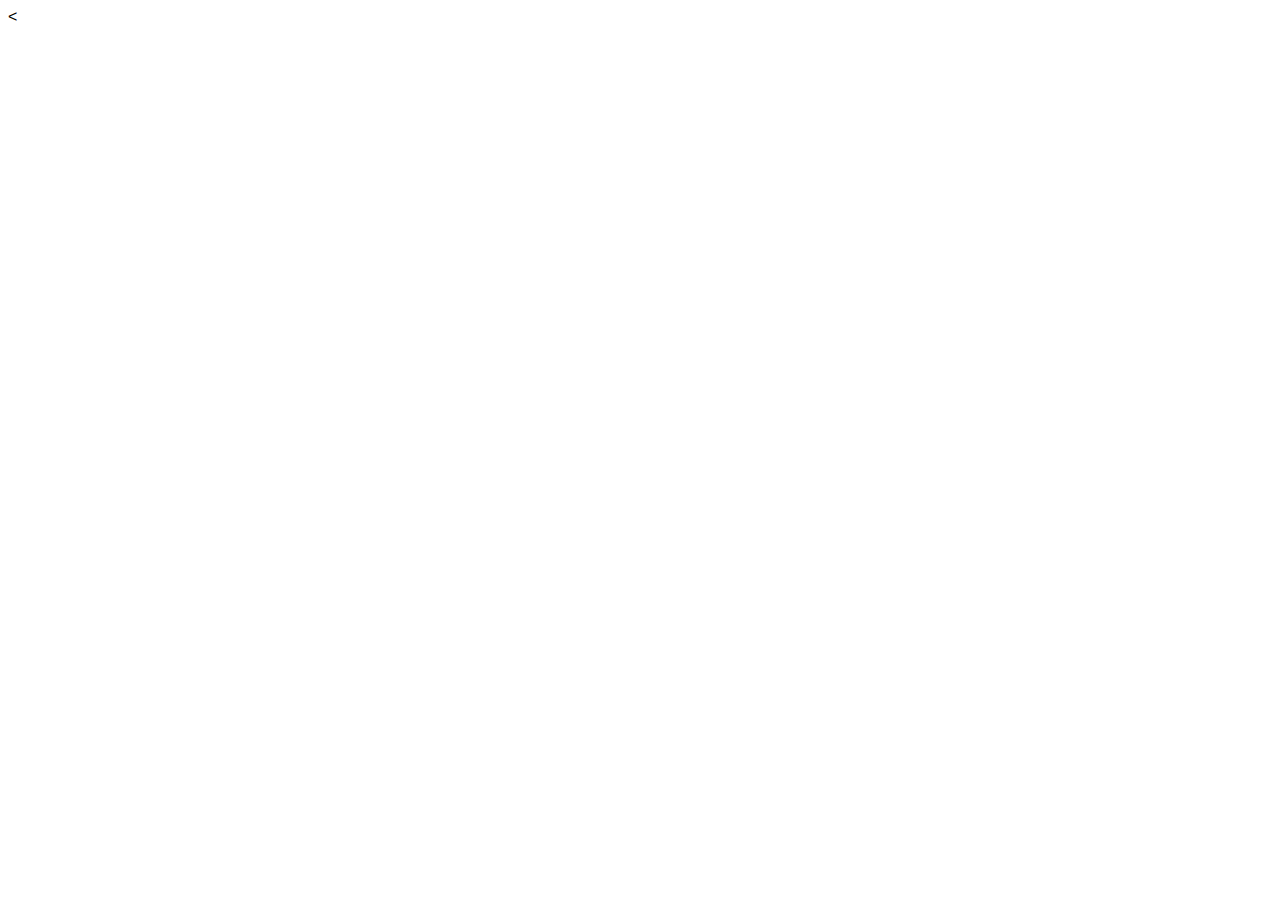
==== index.html @ 5fb7813c "Update index.html" ====
<!DOCTYPE html>
<html lang="en">
<head>
<meta charset="UTF-8">
<meta name="viewport" content="width=device-width, initial-scale=1.0">
<title>Graza Olive Oil</title>
<style>
/* Style.css */

body {
  font-family: sans-serif;
  background-color: #fff;
}

.product-page {
  max-width: 1200px;
  margin: 0 auto;
}

header {
  background-color: #fff;
  padding: 20px;
  box-shadow: 0 2px 4px rgba(0, 0, 0, 0.1);
}

.logo {
  display: flex;
  align-items: center;
}

.logo img {
  height: 40px;
}

nav {
  display: flex;
  justify-content: space-between;
  margin-top: 20px;
}

nav ul {
  list-style-type: none;
  margin: 0;
  padding: 0;
}

nav li {
  display: inline-block;
  margin-right: 20px;
}

nav a {
  color: #333;
  text-decoration: none;
}

nav a:hover {
  color: #007bff;
}

.product-hero {
  display: flex;
  margin-top: 40px;
}

.product-image {
  flex: 1;
}

.product-image img {
  width: 100%;
  height: auto;
  object-fit: cover;
}

.product-info {
  flex: 1;
  padding: 20px;
  border: 1px solid #ddd;
}

.product-info h1 {
  font-size: 24px;
  margin-bottom: 10px;
}

.product-info p {
  font-size: 16px;
  line-height: 1.5;
}

.product-details {
  display: flex;
  margin-bottom: 20px;
}

.product-quantity {
  flex: 1;
}

label {
  display: block;
  margin-bottom: 5px;
}

select {
  width: 100%;
  padding: 5px;
  border: 1px solid #ccc;
  border-radius: 5px;
}

.product-price {
  flex: 1;
  text-align: right;
}

.product-price span {
  font-size: 18px;
  font-weight: bold;
}

.btn {
  display: inline-block;
  padding: 10px 20px;
  border: none;
  border-radius: 5px;
  cursor: pointer;
  background-color: #007bff;
  color: #fff;
}

.btn:hover {
  background-color: #0069d9;
}

.product-description {
  margin-top: 40px;
}

.product-description h2 {
  font-size: 24px;
  margin-bottom: 10px;
}

.product-description p {
  font-size: 16px;
  line-height: 1.5;
}

footer {
  background-color: #f2f2f2;
  padding: 20px;
  text-align: center;
}

footer .social-media {
  margin-bottom: 20px;
}

footer .social-media a {
  margin-right: 20px;
}

footer .social-media i {
  font-size: 24px;
  color: #333;
}

footer .social-media a:hover {
  color: #007bff;
}

footer .copyright {
  font-size: 14px;
  color: #ccc;
}
</style>
</head>
<body>
  <
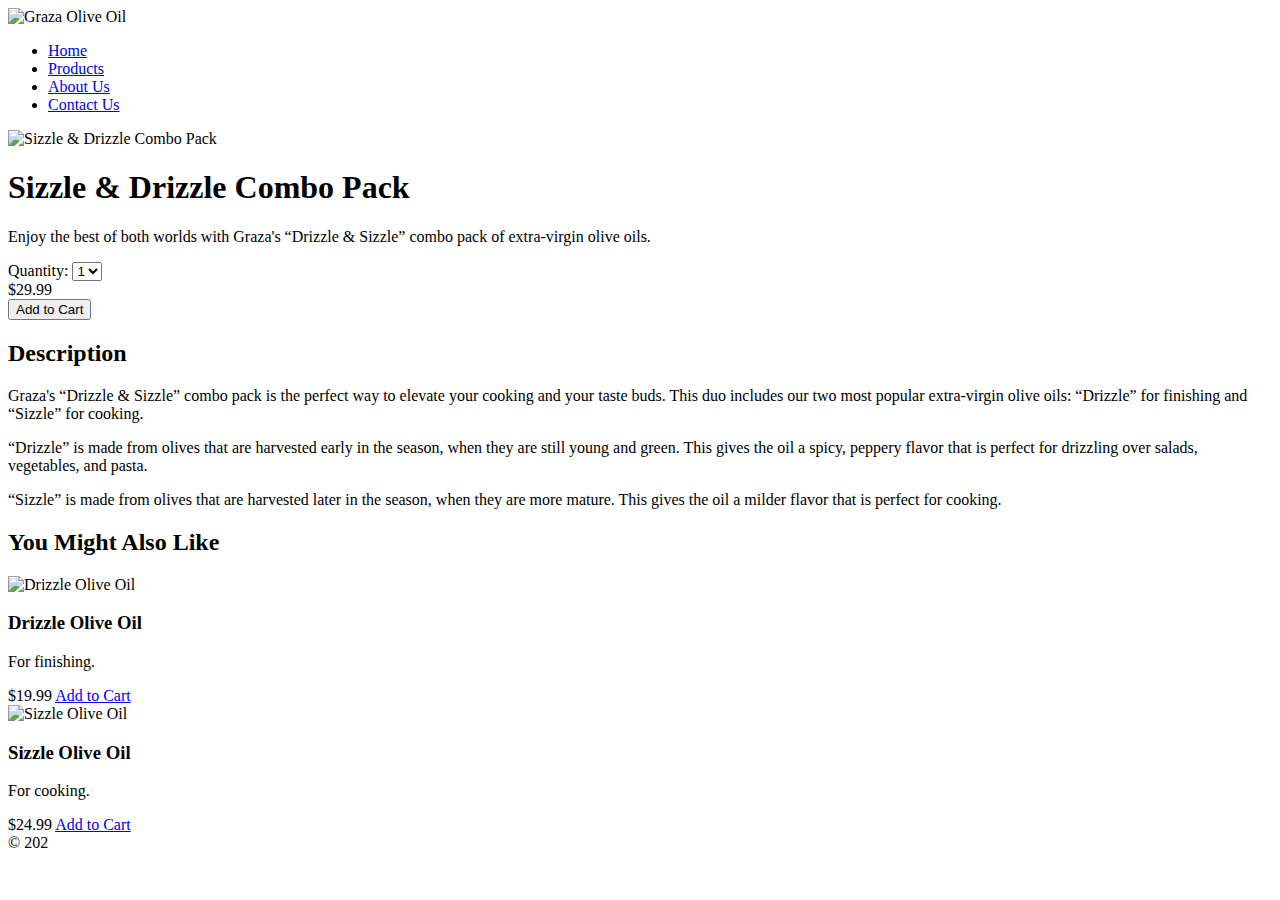
==== commit e2672ce4: "Update index.html" ====
--- a/index.html
+++ b/index.html
@@ -1,181 +1,95 @@
 <!DOCTYPE html>
 <html lang="en">
 <head>
-<meta charset="UTF-8">
-<meta name="viewport" content="width=device-width, initial-scale=1.0">
-<title>Graza Olive Oil</title>
-<style>
-/* Style.css */
-
-body {
-  font-family: sans-serif;
-  background-color: #fff;
-}
-
-.product-page {
-  max-width: 1200px;
-  margin: 0 auto;
-}
-
-header {
-  background-color: #fff;
-  padding: 20px;
-  box-shadow: 0 2px 4px rgba(0, 0, 0, 0.1);
-}
-
-.logo {
-  display: flex;
-  align-items: center;
-}
-
-.logo img {
-  height: 40px;
-}
-
-nav {
-  display: flex;
-  justify-content: space-between;
-  margin-top: 20px;
-}
-
-nav ul {
-  list-style-type: none;
-  margin: 0;
-  padding: 0;
-}
-
-nav li {
-  display: inline-block;
-  margin-right: 20px;
-}
-
-nav a {
-  color: #333;
-  text-decoration: none;
-}
-
-nav a:hover {
-  color: #007bff;
-}
-
-.product-hero {
-  display: flex;
-  margin-top: 40px;
-}
-
-.product-image {
-  flex: 1;
-}
-
-.product-image img {
-  width: 100%;
-  height: auto;
-  object-fit: cover;
-}
-
-.product-info {
-  flex: 1;
-  padding: 20px;
-  border: 1px solid #ddd;
-}
-
-.product-info h1 {
-  font-size: 24px;
-  margin-bottom: 10px;
-}
-
-.product-info p {
-  font-size: 16px;
-  line-height: 1.5;
-}
-
-.product-details {
-  display: flex;
-  margin-bottom: 20px;
-}
-
-.product-quantity {
-  flex: 1;
-}
-
-label {
-  display: block;
-  margin-bottom: 5px;
-}
-
-select {
-  width: 100%;
-  padding: 5px;
-  border: 1px solid #ccc;
-  border-radius: 5px;
-}
-
-.product-price {
-  flex: 1;
-  text-align: right;
-}
-
-.product-price span {
-  font-size: 18px;
-  font-weight: bold;
-}
-
-.btn {
-  display: inline-block;
-  padding: 10px 20px;
-  border: none;
-  border-radius: 5px;
-  cursor: pointer;
-  background-color: #007bff;
-  color: #fff;
-}
-
-.btn:hover {
-  background-color: #0069d9;
-}
-
-.product-description {
-  margin-top: 40px;
-}
-
-.product-description h2 {
-  font-size: 24px;
-  margin-bottom: 10px;
-}
-
-.product-description p {
-  font-size: 16px;
-  line-height: 1.5;
-}
-
-footer {
-  background-color: #f2f2f2;
-  padding: 20px;
-  text-align: center;
-}
-
-footer .social-media {
-  margin-bottom: 20px;
-}
-
-footer .social-media a {
-  margin-right: 20px;
-}
-
-footer .social-media i {
-  font-size: 24px;
-  color: #333;
-}
-
-footer .social-media a:hover {
-  color: #007bff;
-}
-
-footer .copyright {
-  font-size: 14px;
-  color: #ccc;
-}
-</style>
+  <meta charset="UTF-8">
+  <meta name="viewport" content="width=device-width, initial-scale=1.0">
+  <title>Graza Olive Oil</title>
+  <link rel="stylesheet" href="style.css">
 </head>
 <body>
-  <
+  <div class="product-page">
+    <header>
+      <div class="logo">
+        <img src="images/graza-logo.png" alt="Graza Olive Oil">
+      </div>
+      <nav>
+        <ul>
+          <li><a href="#">Home</a></li>
+          <li><a href="#">Products</a></li>
+          <li><a href="#">About Us</a></li>
+          <li><a href="#">Contact Us</a></li>
+        </ul>
+      </nav>
+    </header>
+
+    <main>
+      <section class="product-hero">
+        <div class="product-image">
+          <img src="images/sizzle-drizzle-combo-pack.jpg" alt="Sizzle & Drizzle Combo Pack">
+        </div>
+
+        <div class="product-info">
+          <h1>Sizzle & Drizzle Combo Pack</h1>
+          <p>Enjoy the best of both worlds with Graza's “Drizzle & Sizzle” combo pack of extra-virgin olive oils.</p>
+
+          <div class="product-details">
+            <div class="product-quantity">
+              <label for="quantity">Quantity:</label>
+              <select id="quantity">
+                <option value="1">1</option>
+                <option value="2">2</option>
+                <option value="3">3</option>
+              </select>
+            </div>
+
+            <div class="product-price">
+              <span>$29.99</span>
+            </div>
+
+            <button class="btn btn-primary">Add to Cart</button>
+          </div>
+        </div>
+      </section>
+
+      <section class="product-description">
+        <h2>Description</h2>
+        <p>Graza's “Drizzle & Sizzle” combo pack is the perfect way to elevate your cooking and your taste buds. This duo includes our two most popular extra-virgin olive oils: “Drizzle” for finishing and “Sizzle” for cooking.</p>
+
+        <p>“Drizzle” is made from olives that are harvested early in the season, when they are still young and green. This gives the oil a spicy, peppery flavor that is perfect for drizzling over salads, vegetables, and pasta.</p>
+
+        <p>“Sizzle” is made from olives that are harvested later in the season, when they are more mature. This gives the oil a milder flavor that is perfect for cooking.</p>
+      </section>
+
+      <section class="product-recommendations">
+        <h2>You Might Also Like</h2>
+        <div class="product-card">
+          <img src="images/drizzle-olive-oil.jpg" alt="Drizzle Olive Oil">
+          <div class="product-card-info">
+            <h3>Drizzle Olive Oil</h3>
+            <p>For finishing.</p>
+            <span class="price">$19.99</span>
+            <a href="#" class="btn btn-primary">Add to Cart</a>
+          </div>
+        </div>
+
+        <div class="product-card">
+          <img src="images/sizzle-olive-oil.jpg" alt="Sizzle Olive Oil">
+          <div class="product-card-info">
+            <h3>Sizzle Olive Oil</h3>
+            <p>For cooking.</p>
+            <span class="price">$24.99</span>
+            <a href="#" class="btn btn-primary">Add to Cart</a>
+          </div>
+        </div>
+      </section>
+    </main>
+
+    <footer>
+      <div class="social-media">
+        <a href="#"><i class="fa fa-facebook"></i></a>
+        <a href="#"><i class="fa fa-twitter"></i></a>
+        <a href="#"><i class="fa fa-instagram"></i></a>
+      </div>
+
+      <div class="copyright">
+        &copy; 202
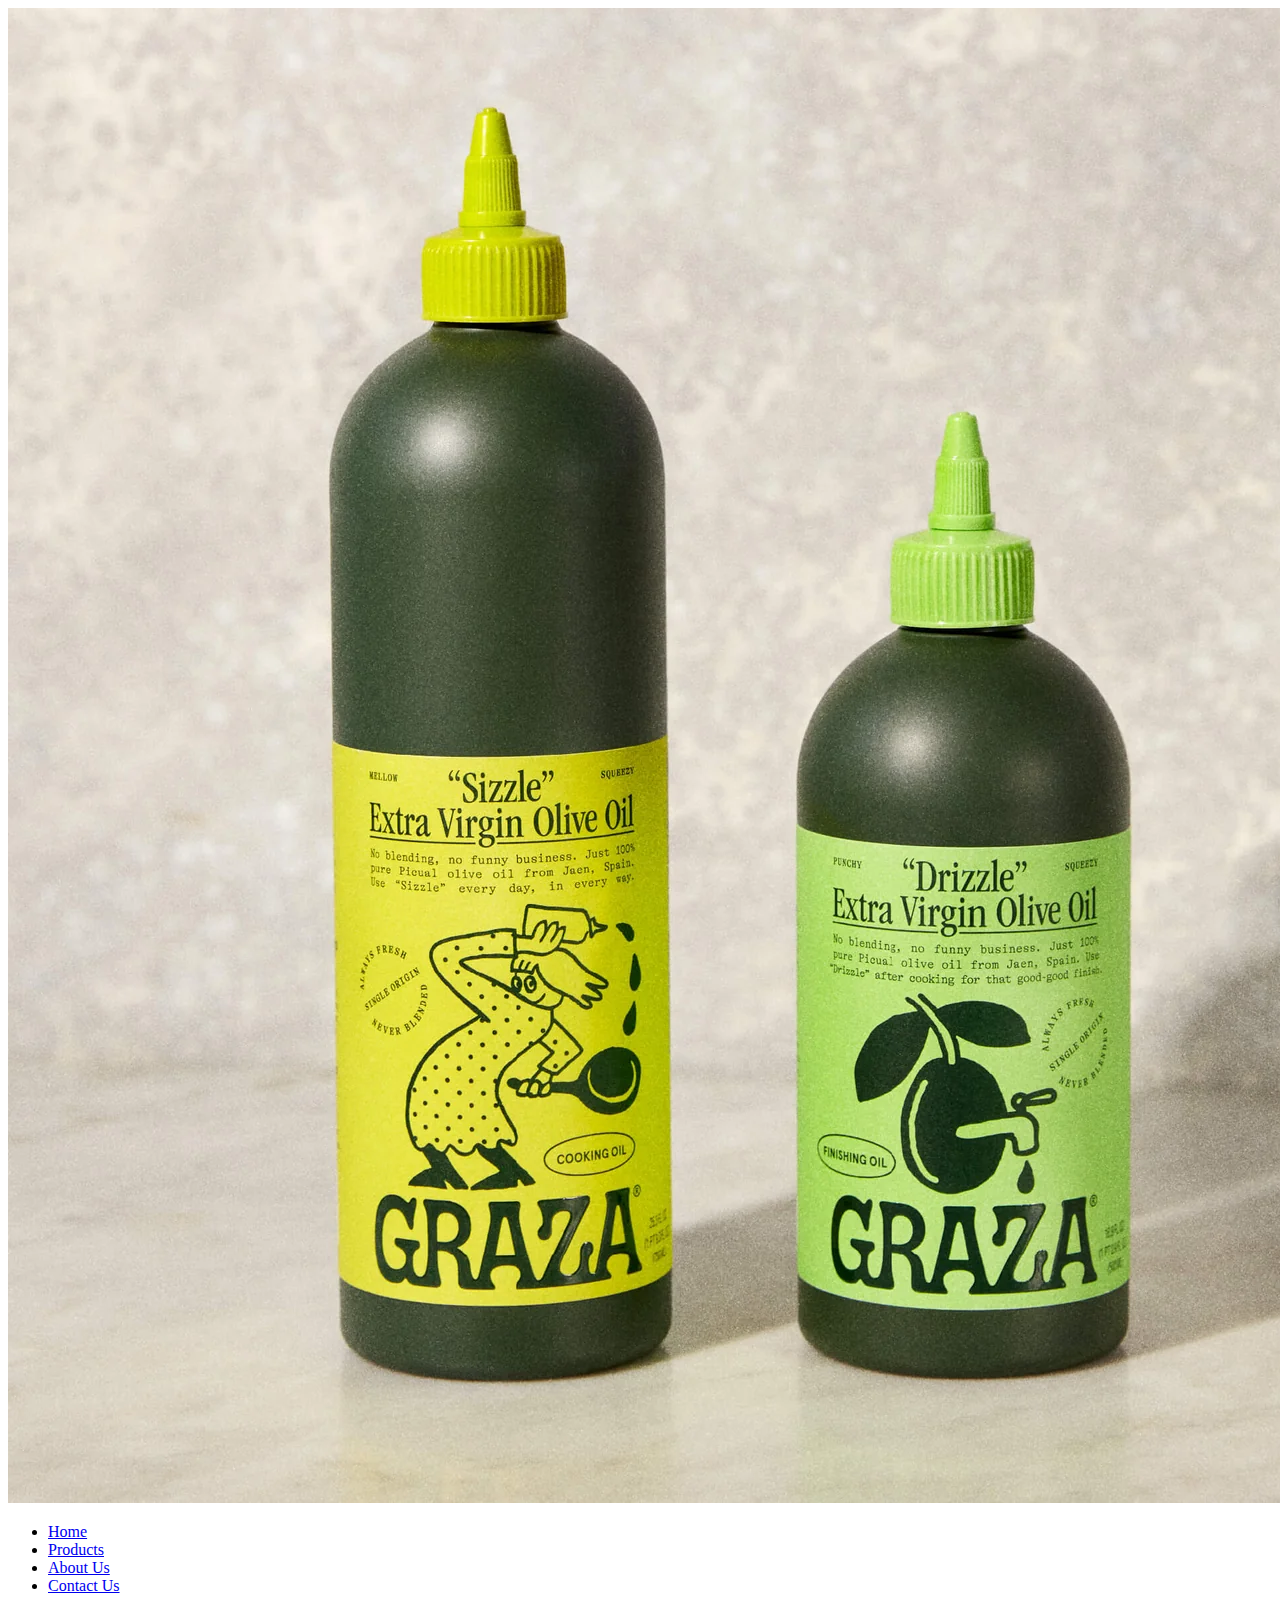
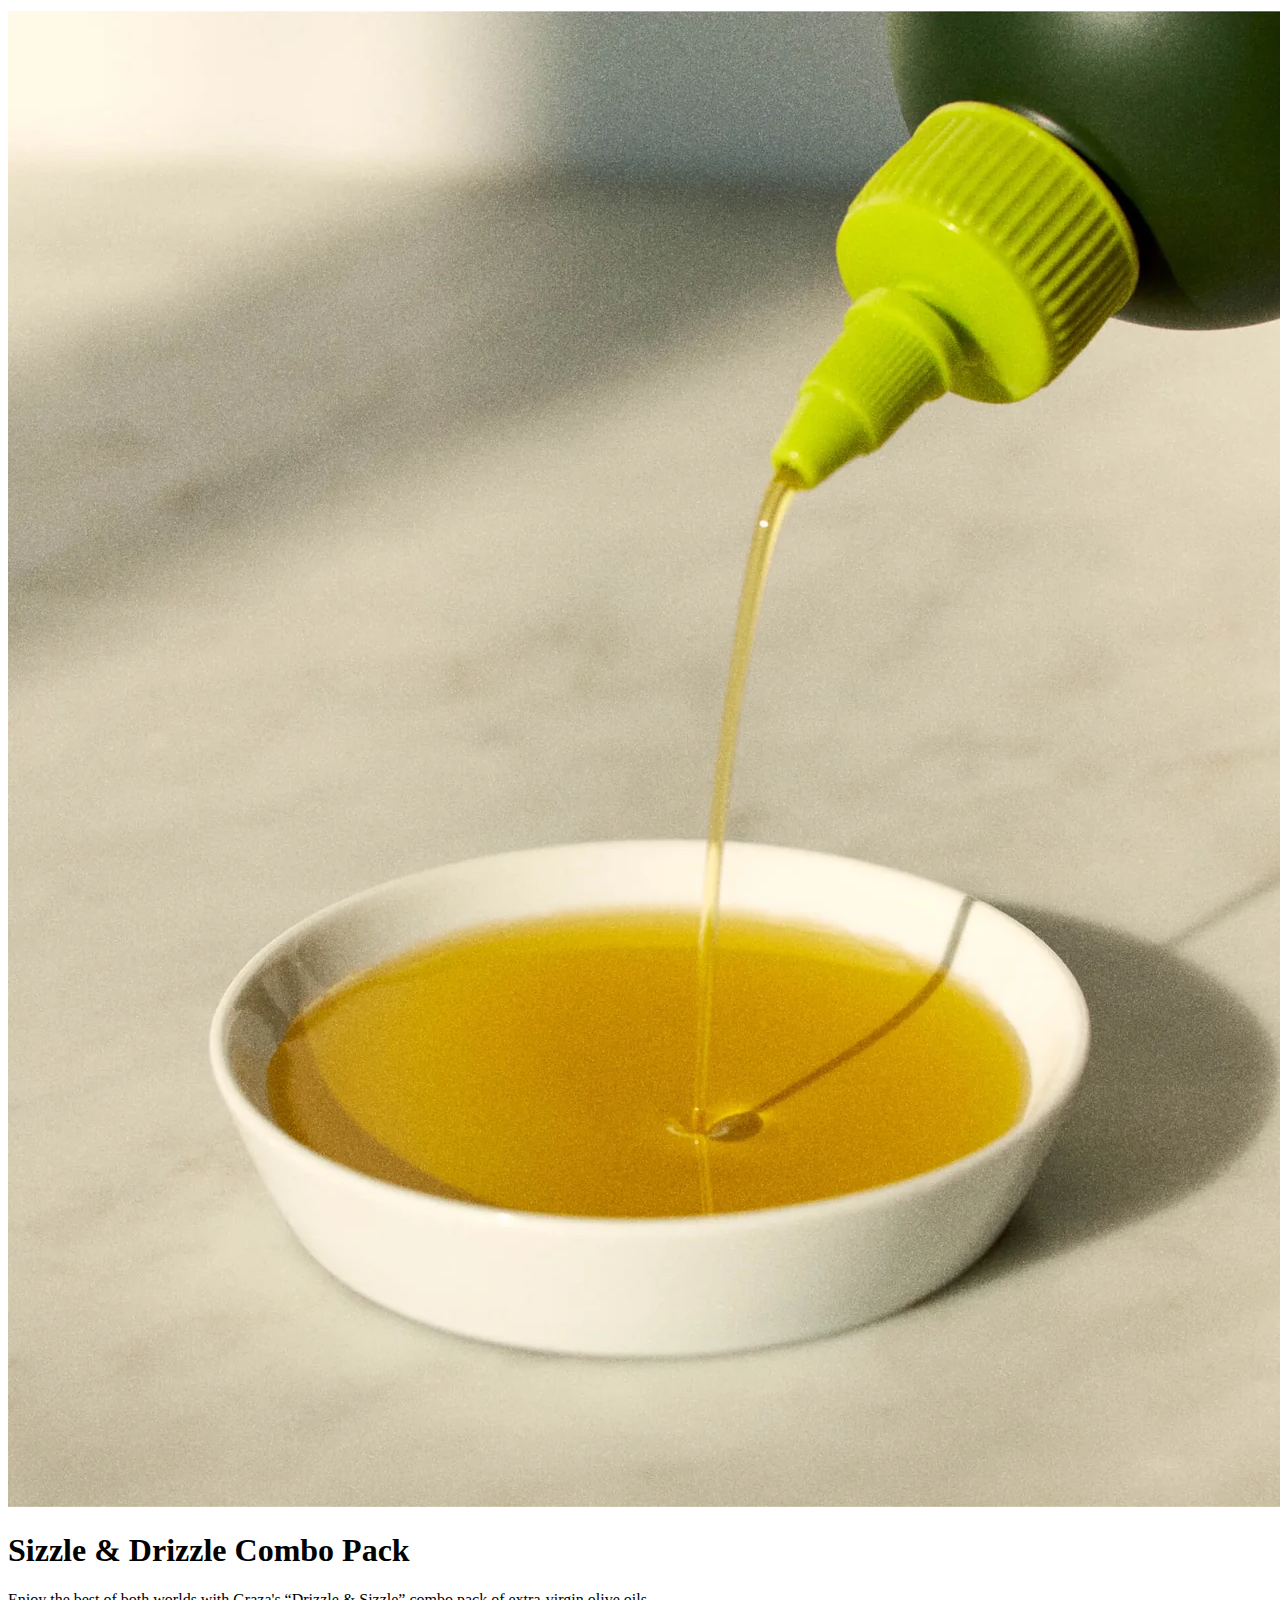
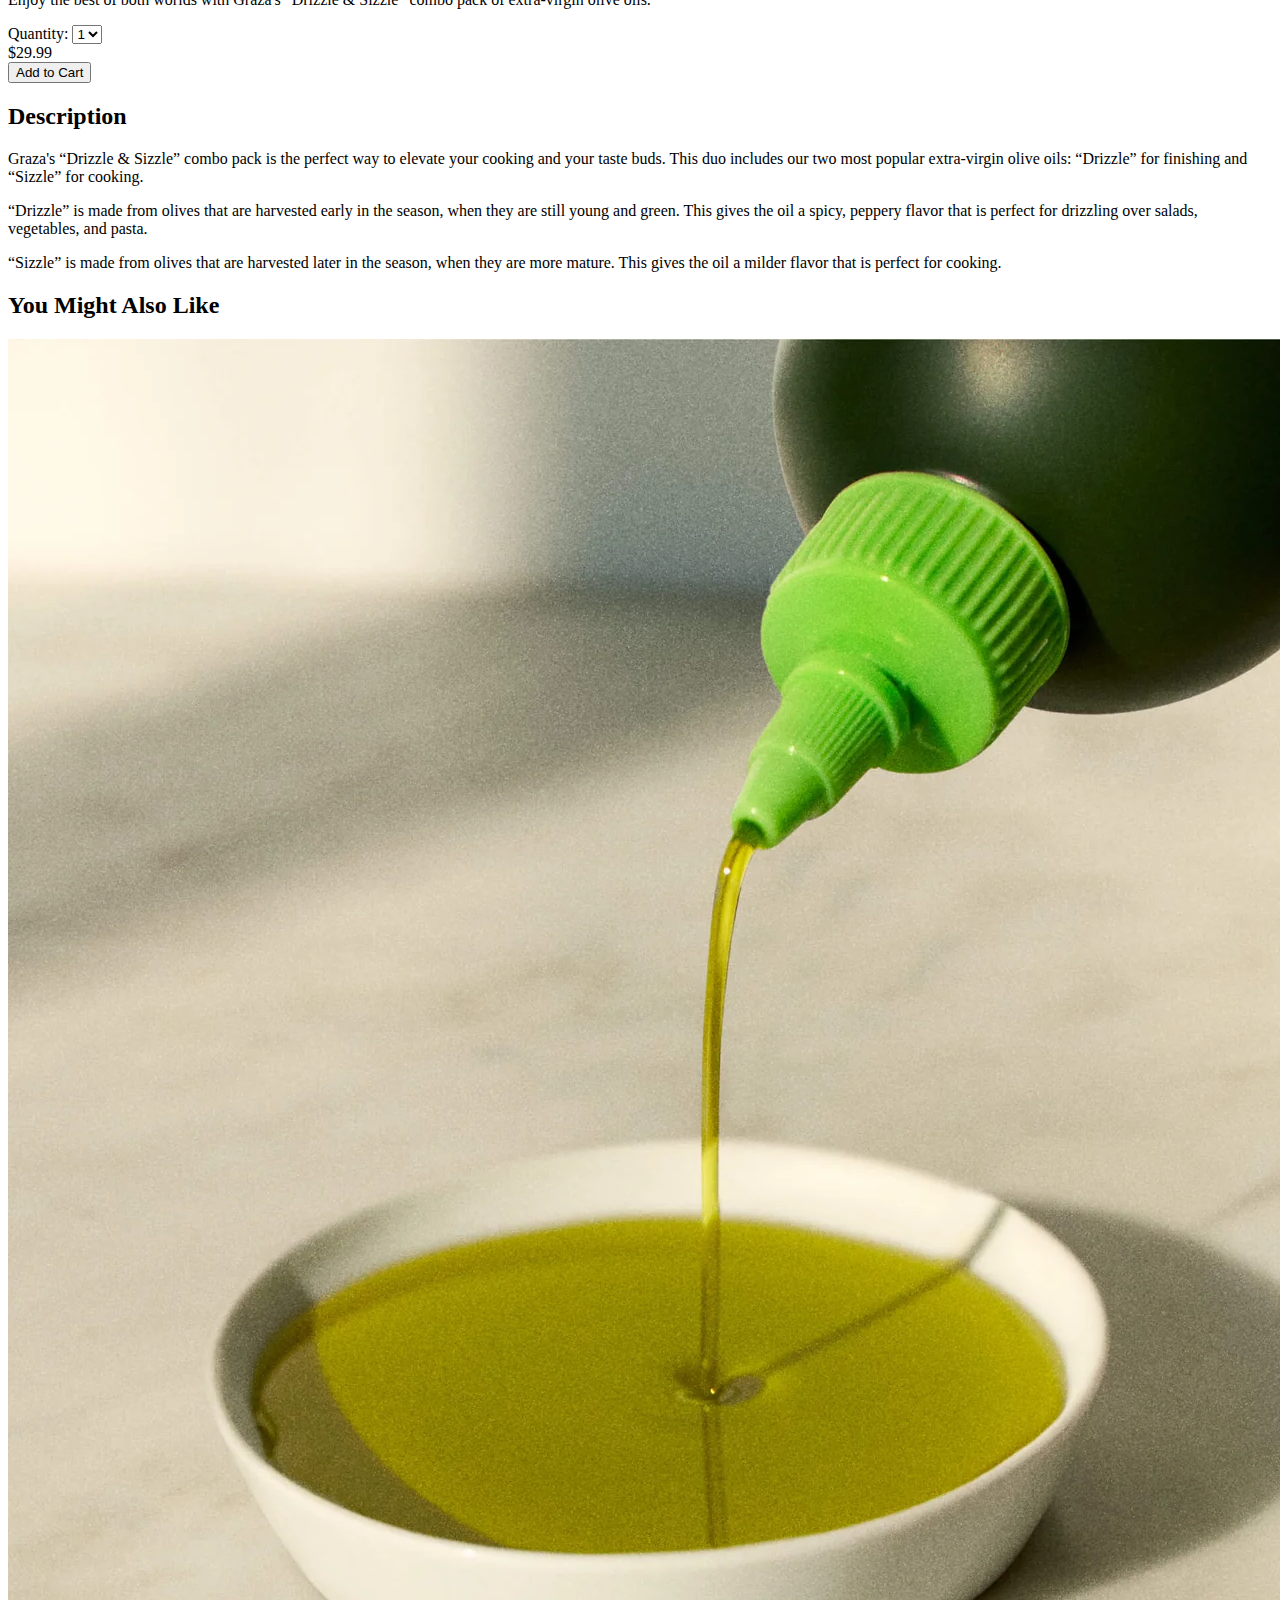
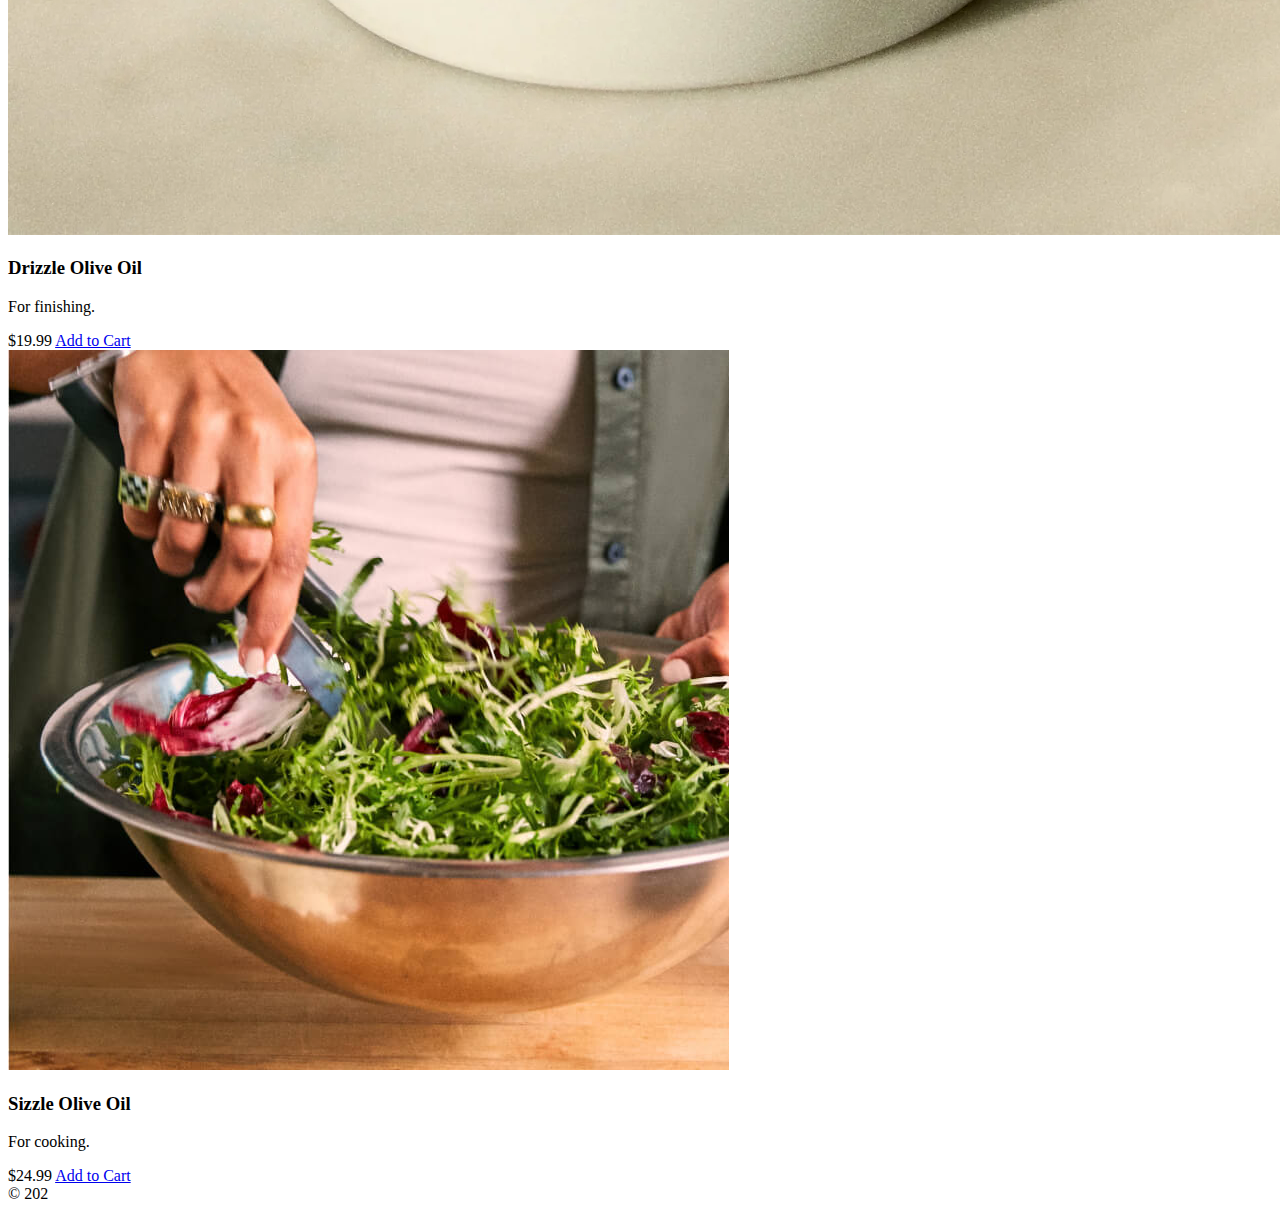
==== commit e033e52a: "Update index.html" ====
--- a/index.html
+++ b/index.html
@@ -10,7 +10,7 @@
   <div class="product-page">
     <header>
       <div class="logo">
-        <img src="images/graza-logo.png" alt="Graza Olive Oil">
+        <img src="image1.webp" alt="Graza Olive Oil">
       </div>
       <nav>
         <ul>
@@ -25,7 +25,7 @@
     <main>
       <section class="product-hero">
         <div class="product-image">
-          <img src="images/sizzle-drizzle-combo-pack.jpg" alt="Sizzle & Drizzle Combo Pack">
+          <img src="image2.webp" alt="Sizzle & Drizzle Combo Pack">
         </div>
 
         <div class="product-info">
@@ -63,7 +63,7 @@
       <section class="product-recommendations">
         <h2>You Might Also Like</h2>
         <div class="product-card">
-          <img src="images/drizzle-olive-oil.jpg" alt="Drizzle Olive Oil">
+          <img src="image3.webp" alt="Drizzle Olive Oil">
           <div class="product-card-info">
             <h3>Drizzle Olive Oil</h3>
             <p>For finishing.</p>
@@ -73,7 +73,7 @@
         </div>
 
         <div class="product-card">
-          <img src="images/sizzle-olive-oil.jpg" alt="Sizzle Olive Oil">
+          <img src="image4.jpg" alt="Sizzle Olive Oil">
           <div class="product-card-info">
             <h3>Sizzle Olive Oil</h3>
             <p>For cooking.</p>
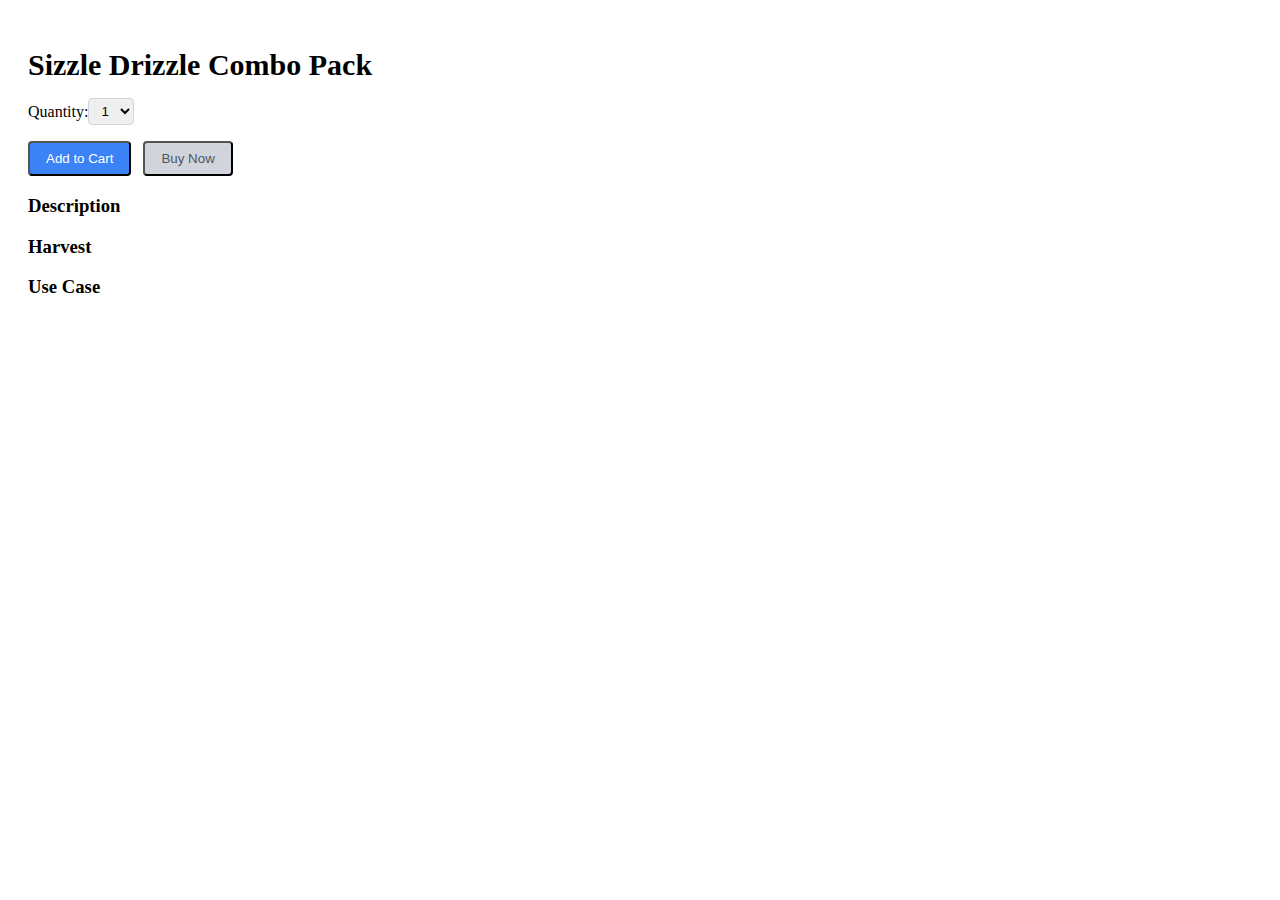
==== commit 17402e42: "Update index.html" ====
--- a/index.html
+++ b/index.html
@@ -1,95 +1,151 @@
 <!DOCTYPE html>
 <html lang="en">
+
 <head>
   <meta charset="UTF-8">
   <meta name="viewport" content="width=device-width, initial-scale=1.0">
-  <title>Graza Olive Oil</title>
-  <link rel="stylesheet" href="style.css">
+  <title>Sizzle Drizzle Combo Pack</title>
+  <style>
+    .container {
+      padding: 20px;
+    }
+
+    .carousel {
+      /* Styles for the carousel */
+    }
+
+    .text-3xl {
+      font-size: 1.875rem;
+    }
+
+    .font-bold {
+      font-weight: bold;
+    }
+
+    .mb-4 {
+      margin-bottom: 1rem;
+    }
+
+    .flex {
+      display: flex;
+    }
+
+    .items-center {
+      align-items: center;
+    }
+
+    .border {
+      border: 1px solid;
+    }
+
+    .border-gray-300 {
+      border-color: #D1D5DB;
+    }
+
+    .rounded {
+      border-radius: 0.25rem;
+    }
+
+    .px-2 {
+      padding-left: 0.5rem;
+      padding-right: 0.5rem;
+    }
+
+    .py-1 {
+      padding-top: 0.25rem;
+      padding-bottom: 0.25rem;
+    }
+
+    .bg-blue-500 {
+      background-color: #3B82F6;
+    }
+
+    .text-white {
+      color: #FFF;
+    }
+
+    .px-4 {
+      padding-left: 1rem;
+      padding-right: 1rem;
+    }
+
+    .py-2 {
+      padding-top: 0.5rem;
+      padding-bottom: 0.5rem;
+    }
+
+    .bg-gray-300 {
+      background-color: #D1D5DB;
+    }
+
+    .text-gray-700 {
+      color: #4B5563;
+    }
+
+    .ml-2 {
+      margin-left: 0.5rem;
+    }
+
+    .accordion-title {
+      /* Styles for the accordion title */
+    }
+
+    .accordion-content {
+      /* Styles for the accordion content */
+    }
+  </style>
 </head>
+
 <body>
-  <div class="product-page">
-    <header>
-      <div class="logo">
-        <img src="image1.webp" alt="Graza Olive Oil">
+  <div class="container mx-auto">
+    <div class="flex flex-wrap">
+      <div class="w-full md:w-1/2">
+        <div class="carousel">
+          <!-- Carousel content goes here -->
+        </div>
       </div>
-      <nav>
-        <ul>
-          <li><a href="#">Home</a></li>
-          <li><a href="#">Products</a></li>
-          <li><a href="#">About Us</a></li>
-          <li><a href="#">Contact Us</a></li>
-        </ul>
-      </nav>
-    </header>
-
-    <main>
-      <section class="product-hero">
-        <div class="product-image">
-          <img src="image2.webp" alt="Sizzle & Drizzle Combo Pack">
+      <div class="w-full md:w-1/2">
+        <h1 class="text-3xl font-bold mb-4">Sizzle Drizzle Combo Pack</h1>
+        <div class="flex items-center mb-4">
+          <label for="quantity" class="mr-2">Quantity:</label>
+          <select id="quantity" class="border border-gray-300 rounded px-2 py-1">
+            <option value="1">1</option>
+            <option value="2">2</option>
+            <option value="3">3</option>
+            <!-- Add more options as needed -->
+          </select>
         </div>
-
-        <div class="product-info">
-          <h1>Sizzle & Drizzle Combo Pack</h1>
-          <p>Enjoy the best of both worlds with Graza's “Drizzle & Sizzle” combo pack of extra-virgin olive oils.</p>
-
-          <div class="product-details">
-            <div class="product-quantity">
-              <label for="quantity">Quantity:</label>
-              <select id="quantity">
-                <option value="1">1</option>
-                <option value="2">2</option>
-                <option value="3">3</option>
-              </select>
+        <div class="mb-4">
+          <button class="bg-blue-500 text-white px-4 py-2 rounded">Add to Cart</button>
+          <button class="bg-gray-300 text-gray-700 px-4 py-2 rounded ml-2">Buy Now</button>
+        </div>
+        <div class="accordion">
+          <div class="accordion-item">
+            <h3 class="accordion-title">Description</h3>
+            <div class="accordion-content">
+              <!-- Description content goes here -->
             </div>
-
-            <div class="product-price">
-              <span>$29.99</span>
+          </div>
+          <div class="accordion-item">
+            <h3 class="accordion-title">Harvest</h3>
+            <div class="accordion-content">
+              <!-- Harvest content goes here -->
             </div>
-
-            <button class="btn btn-primary">Add to Cart</button>
+          </div>
+          <div class="accordion-item">
+            <h3 class="accordion-title">Use Case</h3>
+            <div class="accordion-content">
+              <!-- Use Case content goes here -->
+            </div>
           </div>
         </div>
-      </section>
+      </div>
+    </div>
+  </div>
 
-      <section class="product-description">
-        <h2>Description</h2>
-        <p>Graza's “Drizzle & Sizzle” combo pack is the perfect way to elevate your cooking and your taste buds. This duo includes our two most popular extra-virgin olive oils: “Drizzle” for finishing and “Sizzle” for cooking.</p>
+  <script>
+    // Add any JavaScript code for carousel and accordion functionality here
+  </script>
+</body>
 
-        <p>“Drizzle” is made from olives that are harvested early in the season, when they are still young and green. This gives the oil a spicy, peppery flavor that is perfect for drizzling over salads, vegetables, and pasta.</p>
-
-        <p>“Sizzle” is made from olives that are harvested later in the season, when they are more mature. This gives the oil a milder flavor that is perfect for cooking.</p>
-      </section>
-
-      <section class="product-recommendations">
-        <h2>You Might Also Like</h2>
-        <div class="product-card">
-          <img src="image3.webp" alt="Drizzle Olive Oil">
-          <div class="product-card-info">
-            <h3>Drizzle Olive Oil</h3>
-            <p>For finishing.</p>
-            <span class="price">$19.99</span>
-            <a href="#" class="btn btn-primary">Add to Cart</a>
-          </div>
-        </div>
-
-        <div class="product-card">
-          <img src="image4.jpg" alt="Sizzle Olive Oil">
-          <div class="product-card-info">
-            <h3>Sizzle Olive Oil</h3>
-            <p>For cooking.</p>
-            <span class="price">$24.99</span>
-            <a href="#" class="btn btn-primary">Add to Cart</a>
-          </div>
-        </div>
-      </section>
-    </main>
-
-    <footer>
-      <div class="social-media">
-        <a href="#"><i class="fa fa-facebook"></i></a>
-        <a href="#"><i class="fa fa-twitter"></i></a>
-        <a href="#"><i class="fa fa-instagram"></i></a>
-      </div>
-
-      <div class="copyright">
-        &copy; 202
+</html>
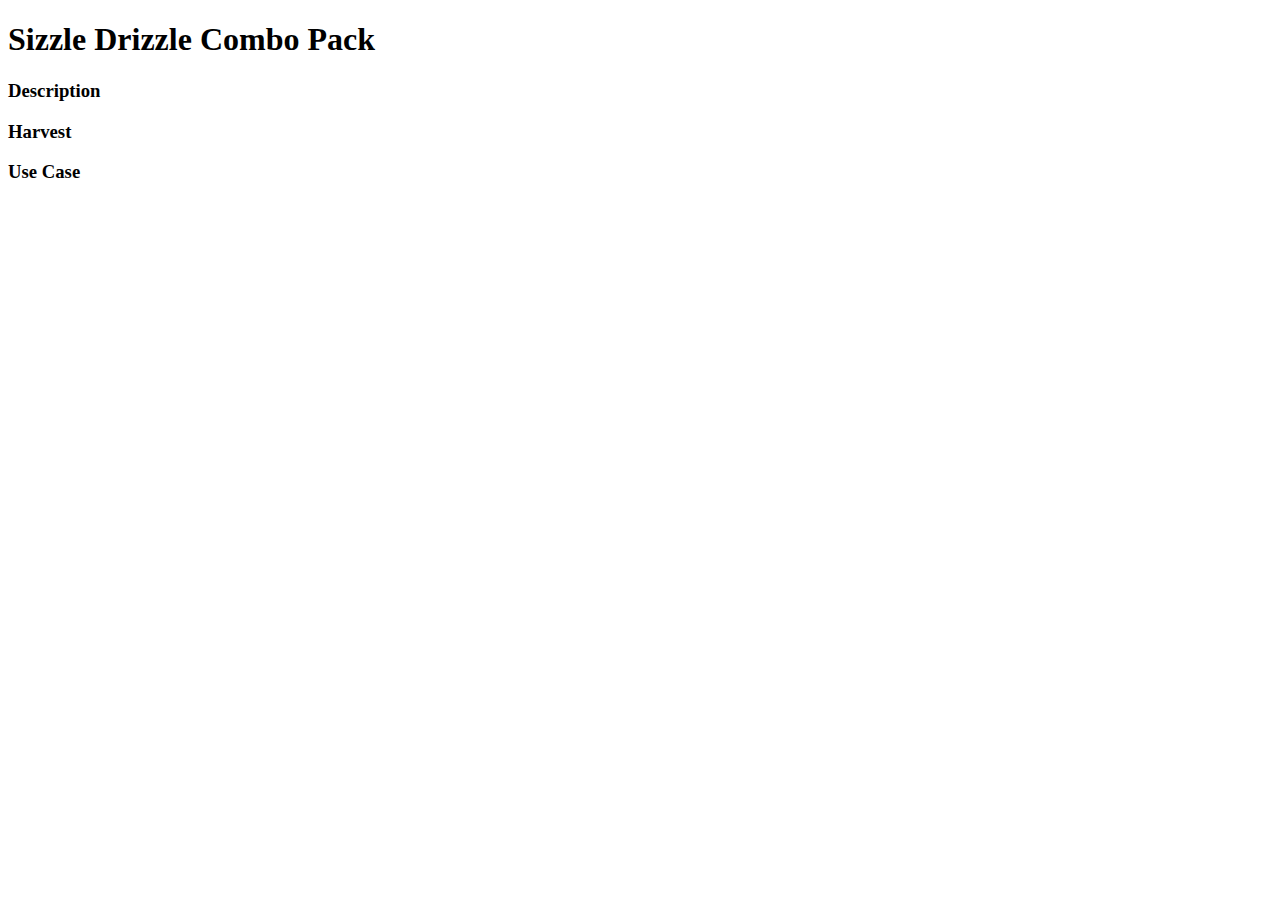
==== commit 44e6f611: "Update index.html" ====
--- a/index.html
+++ b/index.html
@@ -1,151 +1,47 @@
 <!DOCTYPE html>
 <html lang="en">
-
 <head>
   <meta charset="UTF-8">
   <meta name="viewport" content="width=device-width, initial-scale=1.0">
   <title>Sizzle Drizzle Combo Pack</title>
-  <style>
-    .container {
-      padding: 20px;
-    }
-
-    .carousel {
-      /* Styles for the carousel */
-    }
-
-    .text-3xl {
-      font-size: 1.875rem;
-    }
-
-    .font-bold {
-      font-weight: bold;
-    }
-
-    .mb-4 {
-      margin-bottom: 1rem;
-    }
-
-    .flex {
-      display: flex;
-    }
-
-    .items-center {
-      align-items: center;
-    }
-
-    .border {
-      border: 1px solid;
-    }
-
-    .border-gray-300 {
-      border-color: #D1D5DB;
-    }
-
-    .rounded {
-      border-radius: 0.25rem;
-    }
-
-    .px-2 {
-      padding-left: 0.5rem;
-      padding-right: 0.5rem;
-    }
-
-    .py-1 {
-      padding-top: 0.25rem;
-      padding-bottom: 0.25rem;
-    }
-
-    .bg-blue-500 {
-      background-color: #3B82F6;
-    }
-
-    .text-white {
-      color: #FFF;
-    }
-
-    .px-4 {
-      padding-left: 1rem;
-      padding-right: 1rem;
-    }
-
-    .py-2 {
-      padding-top: 0.5rem;
-      padding-bottom: 0.5rem;
-    }
-
-    .bg-gray-300 {
-      background-color: #D1D5DB;
-    }
-
-    .text-gray-700 {
-      color: #4B5563;
-    }
-
-    .ml-2 {
-      margin-left: 0.5rem;
-    }
-
-    .accordion-title {
-      /* Styles for the accordion title */
-    }
-
-    .accordion-content {
-      /* Styles for the accordion content */
-    }
-  </style>
+  <link rel="stylesheet" href="styles.css">
 </head>
-
 <body>
-  <div class="container mx-auto">
-    <div class="flex flex-wrap">
-      <div class="w-full md:w-1/2">
-        <div class="carousel">
-          <!-- Carousel content goes here -->
+  <div class="container">
+    <div class="left-section">
+      <!-- Carousel code goes here -->
+    </div>
+    <div class="right-section">
+      <h1>Sizzle Drizzle Combo Pack</h1>
+      <div class="quantity-selector">
+        <!-- Quantity selector code goes here -->
+      </div>
+      <div class="buttons">
+        <!-- Buttons code goes here -->
+      </div>
+      <div class="accordion">
+        <div class="accordion-item">
+          <h3 class="accordion-title">Description</h3>
+          <div class="accordion-content">
+            <!-- Description content goes here -->
+          </div>
         </div>
-      </div>
-      <div class="w-full md:w-1/2">
-        <h1 class="text-3xl font-bold mb-4">Sizzle Drizzle Combo Pack</h1>
-        <div class="flex items-center mb-4">
-          <label for="quantity" class="mr-2">Quantity:</label>
-          <select id="quantity" class="border border-gray-300 rounded px-2 py-1">
-            <option value="1">1</option>
-            <option value="2">2</option>
-            <option value="3">3</option>
-            <!-- Add more options as needed -->
-          </select>
+        <div class="accordion-item">
+          <h3 class="accordion-title">Harvest</h3>
+          <div class="accordion-content">
+            <!-- Harvest content goes here -->
+          </div>
         </div>
-        <div class="mb-4">
-          <button class="bg-blue-500 text-white px-4 py-2 rounded">Add to Cart</button>
-          <button class="bg-gray-300 text-gray-700 px-4 py-2 rounded ml-2">Buy Now</button>
-        </div>
-        <div class="accordion">
-          <div class="accordion-item">
-            <h3 class="accordion-title">Description</h3>
-            <div class="accordion-content">
-              <!-- Description content goes here -->
-            </div>
-          </div>
-          <div class="accordion-item">
-            <h3 class="accordion-title">Harvest</h3>
-            <div class="accordion-content">
-              <!-- Harvest content goes here -->
-            </div>
-          </div>
-          <div class="accordion-item">
-            <h3 class="accordion-title">Use Case</h3>
-            <div class="accordion-content">
-              <!-- Use Case content goes here -->
-            </div>
+        <div class="accordion-item">
+          <h3 class="accordion-title">Use Case</h3>
+          <div class="accordion-content">
+            <!-- Use Case content goes here -->
           </div>
         </div>
       </div>
     </div>
   </div>
 
-  <script>
-    // Add any JavaScript code for carousel and accordion functionality here
-  </script>
+  <script src="script.js"></script>
 </body>
-
 </html>
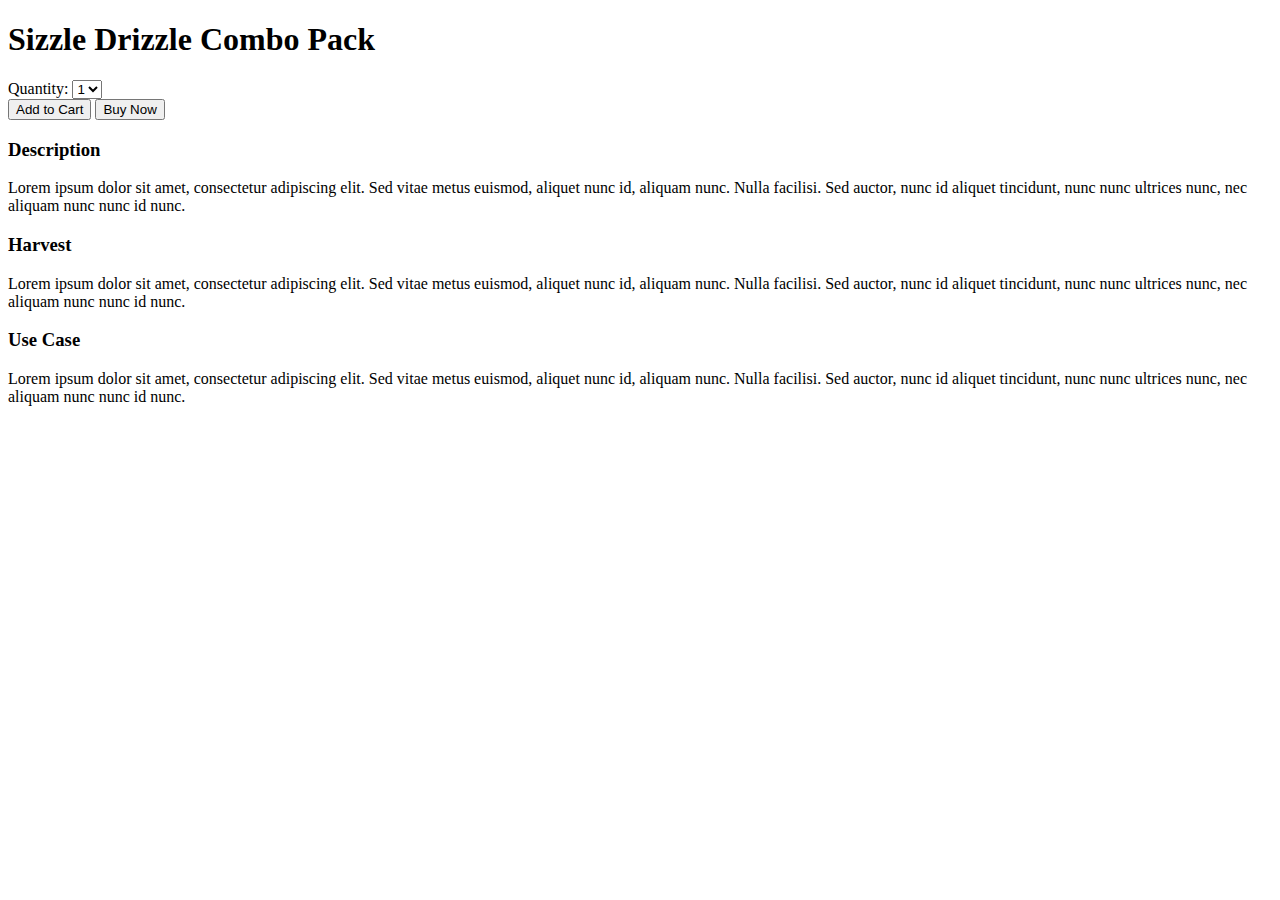
==== commit 1d0c4d84: "Update index.html" ====
--- a/index.html
+++ b/index.html
@@ -9,33 +9,42 @@
 <body>
   <div class="container">
     <div class="left-section">
-      <!-- Carousel code goes here -->
+      <div class="carousel">
+        <!-- Carousel code goes here -->
+      </div>
     </div>
     <div class="right-section">
       <h1>Sizzle Drizzle Combo Pack</h1>
       <div class="quantity-selector">
-        <!-- Quantity selector code goes here -->
+        <label for="quantity">Quantity:</label>
+        <select id="quantity">
+          <option value="1">1</option>
+          <option value="2">2</option>
+          <option value="3">3</option>
+          <option value="4">4</option>
+        </select>
       </div>
       <div class="buttons">
-        <!-- Buttons code goes here -->
+        <button class="add-to-cart">Add to Cart</button>
+        <button class="buy-now">Buy Now</button>
       </div>
       <div class="accordion">
         <div class="accordion-item">
           <h3 class="accordion-title">Description</h3>
           <div class="accordion-content">
-            <!-- Description content goes here -->
+            <p>Lorem ipsum dolor sit amet, consectetur adipiscing elit. Sed vitae metus euismod, aliquet nunc id, aliquam nunc. Nulla facilisi. Sed auctor, nunc id aliquet tincidunt, nunc nunc ultrices nunc, nec aliquam nunc nunc id nunc.</p>
           </div>
         </div>
         <div class="accordion-item">
           <h3 class="accordion-title">Harvest</h3>
           <div class="accordion-content">
-            <!-- Harvest content goes here -->
+            <p>Lorem ipsum dolor sit amet, consectetur adipiscing elit. Sed vitae metus euismod, aliquet nunc id, aliquam nunc. Nulla facilisi. Sed auctor, nunc id aliquet tincidunt, nunc nunc ultrices nunc, nec aliquam nunc nunc id nunc.</p>
           </div>
         </div>
         <div class="accordion-item">
           <h3 class="accordion-title">Use Case</h3>
           <div class="accordion-content">
-            <!-- Use Case content goes here -->
+            <p>Lorem ipsum dolor sit amet, consectetur adipiscing elit. Sed vitae metus euismod, aliquet nunc id, aliquam nunc. Nulla facilisi. Sed auctor, nunc id aliquet tincidunt, nunc nunc ultrices nunc, nec aliquam nunc nunc id nunc.</p>
           </div>
         </div>
       </div>
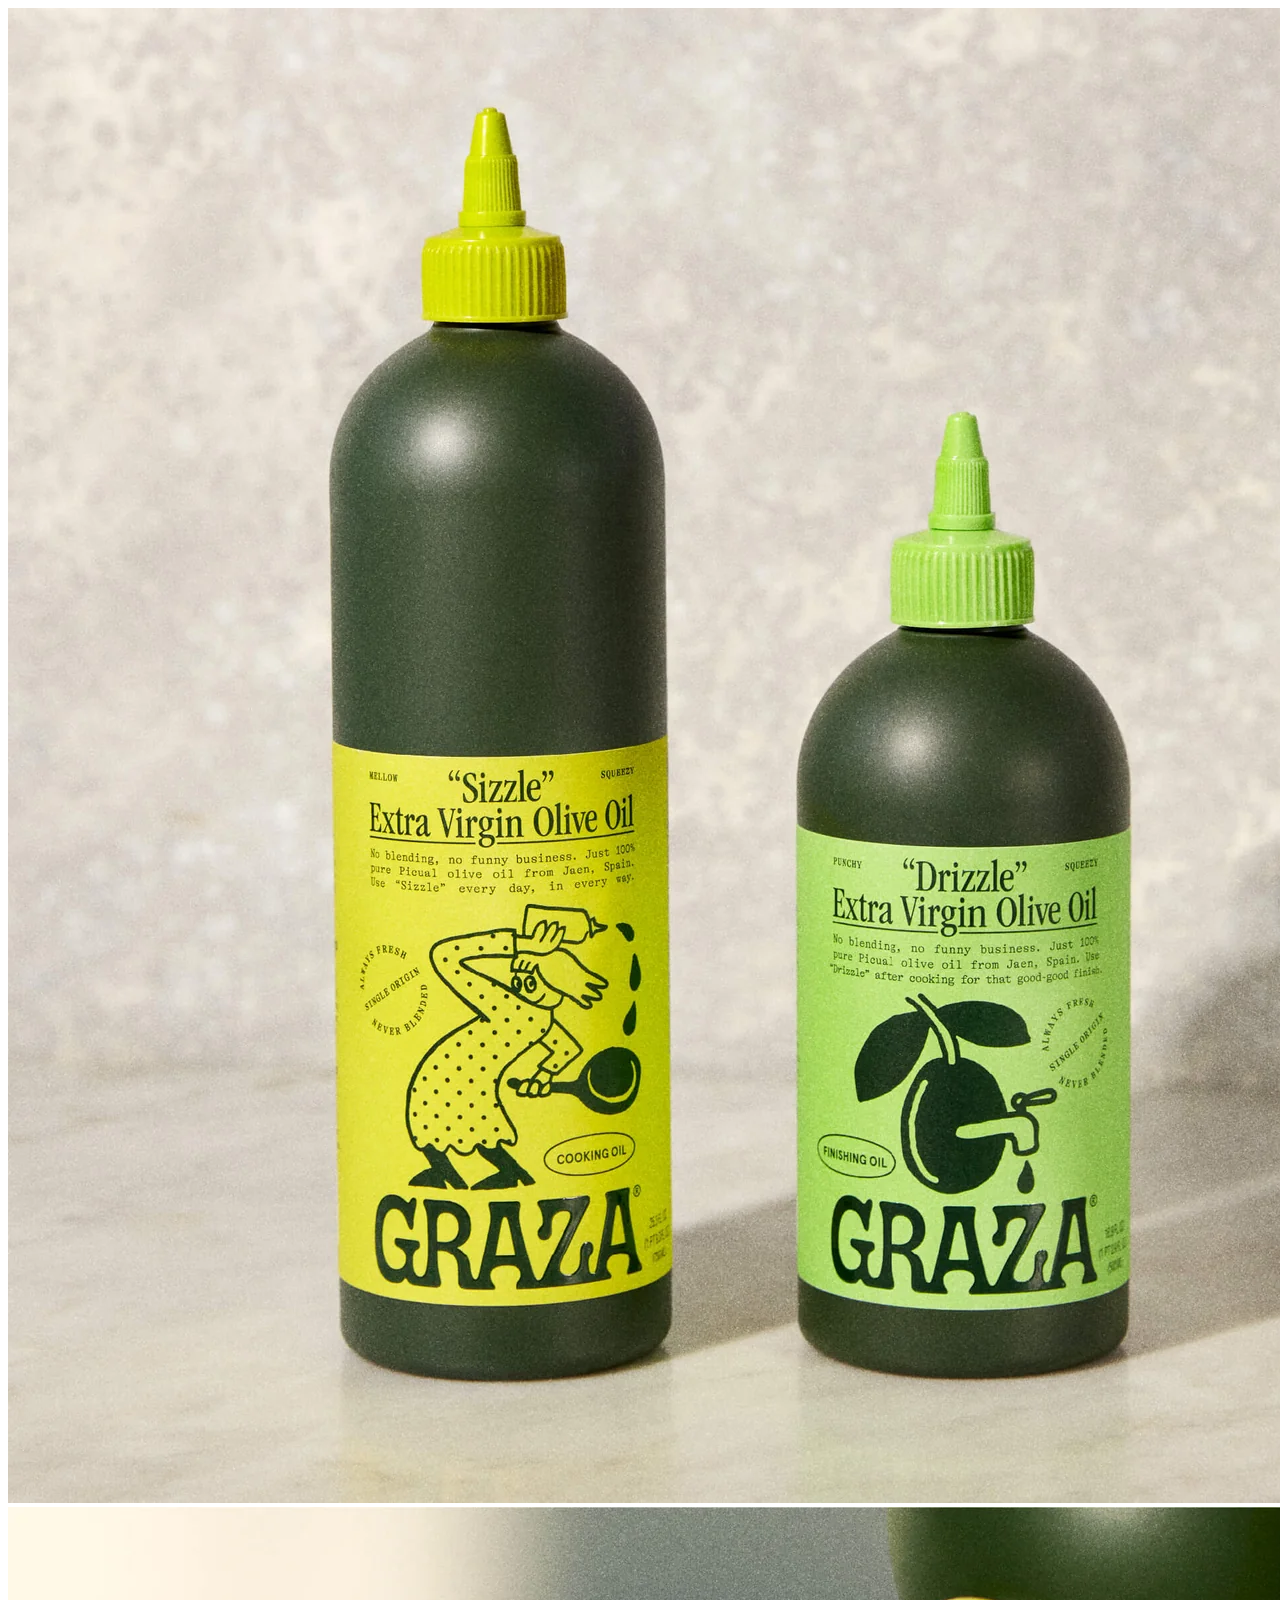
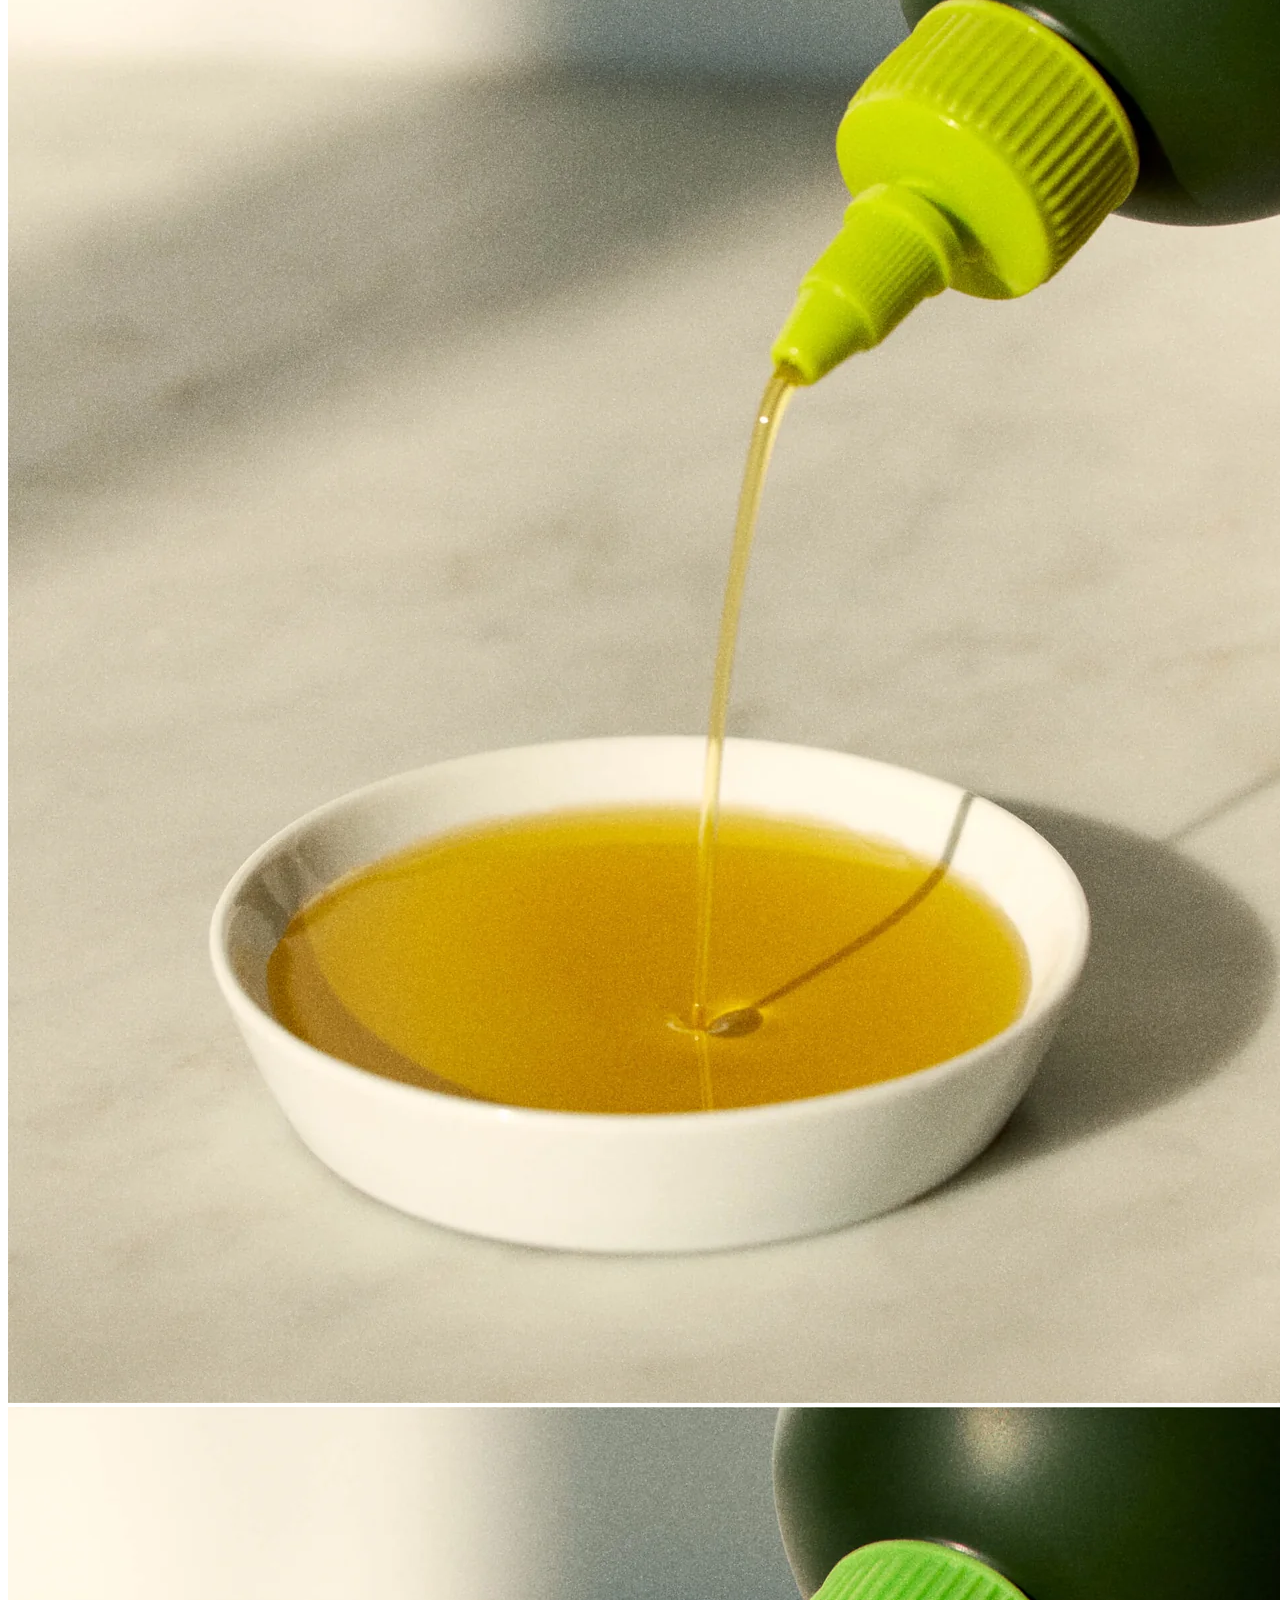
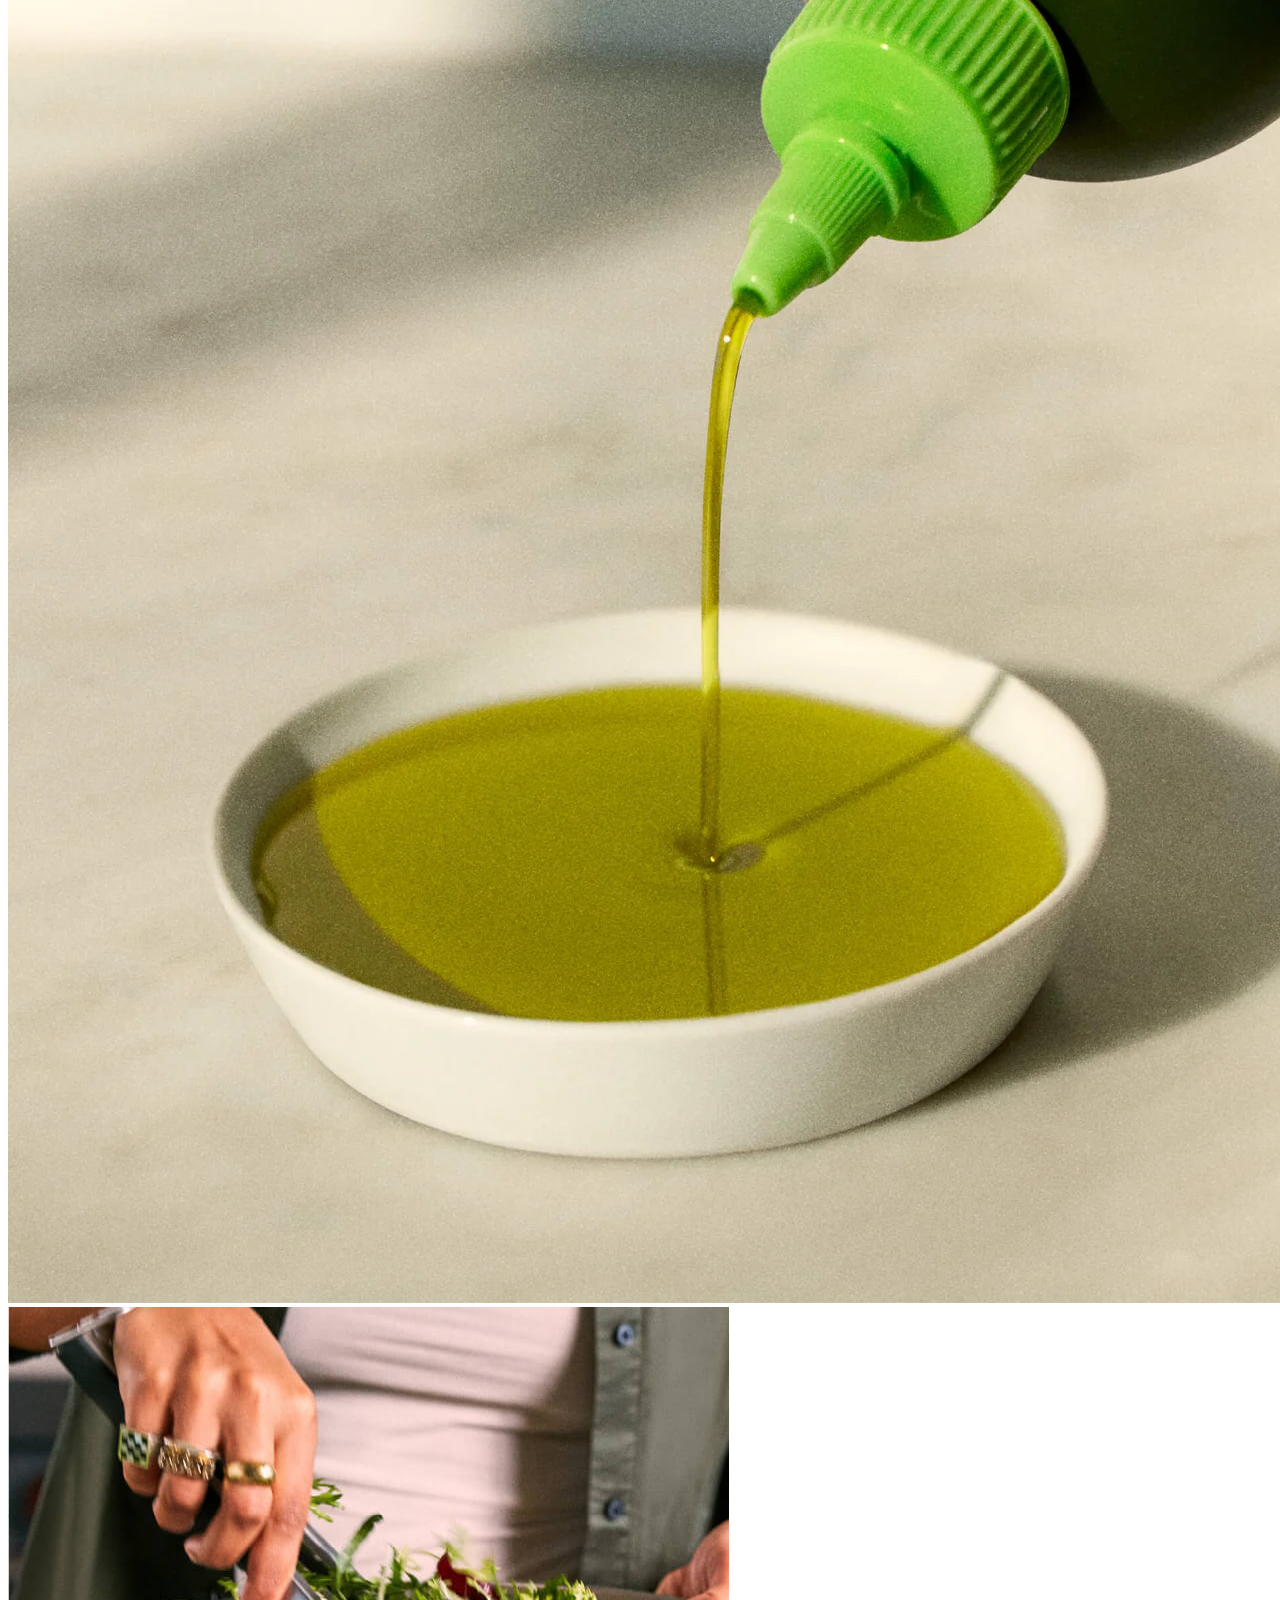
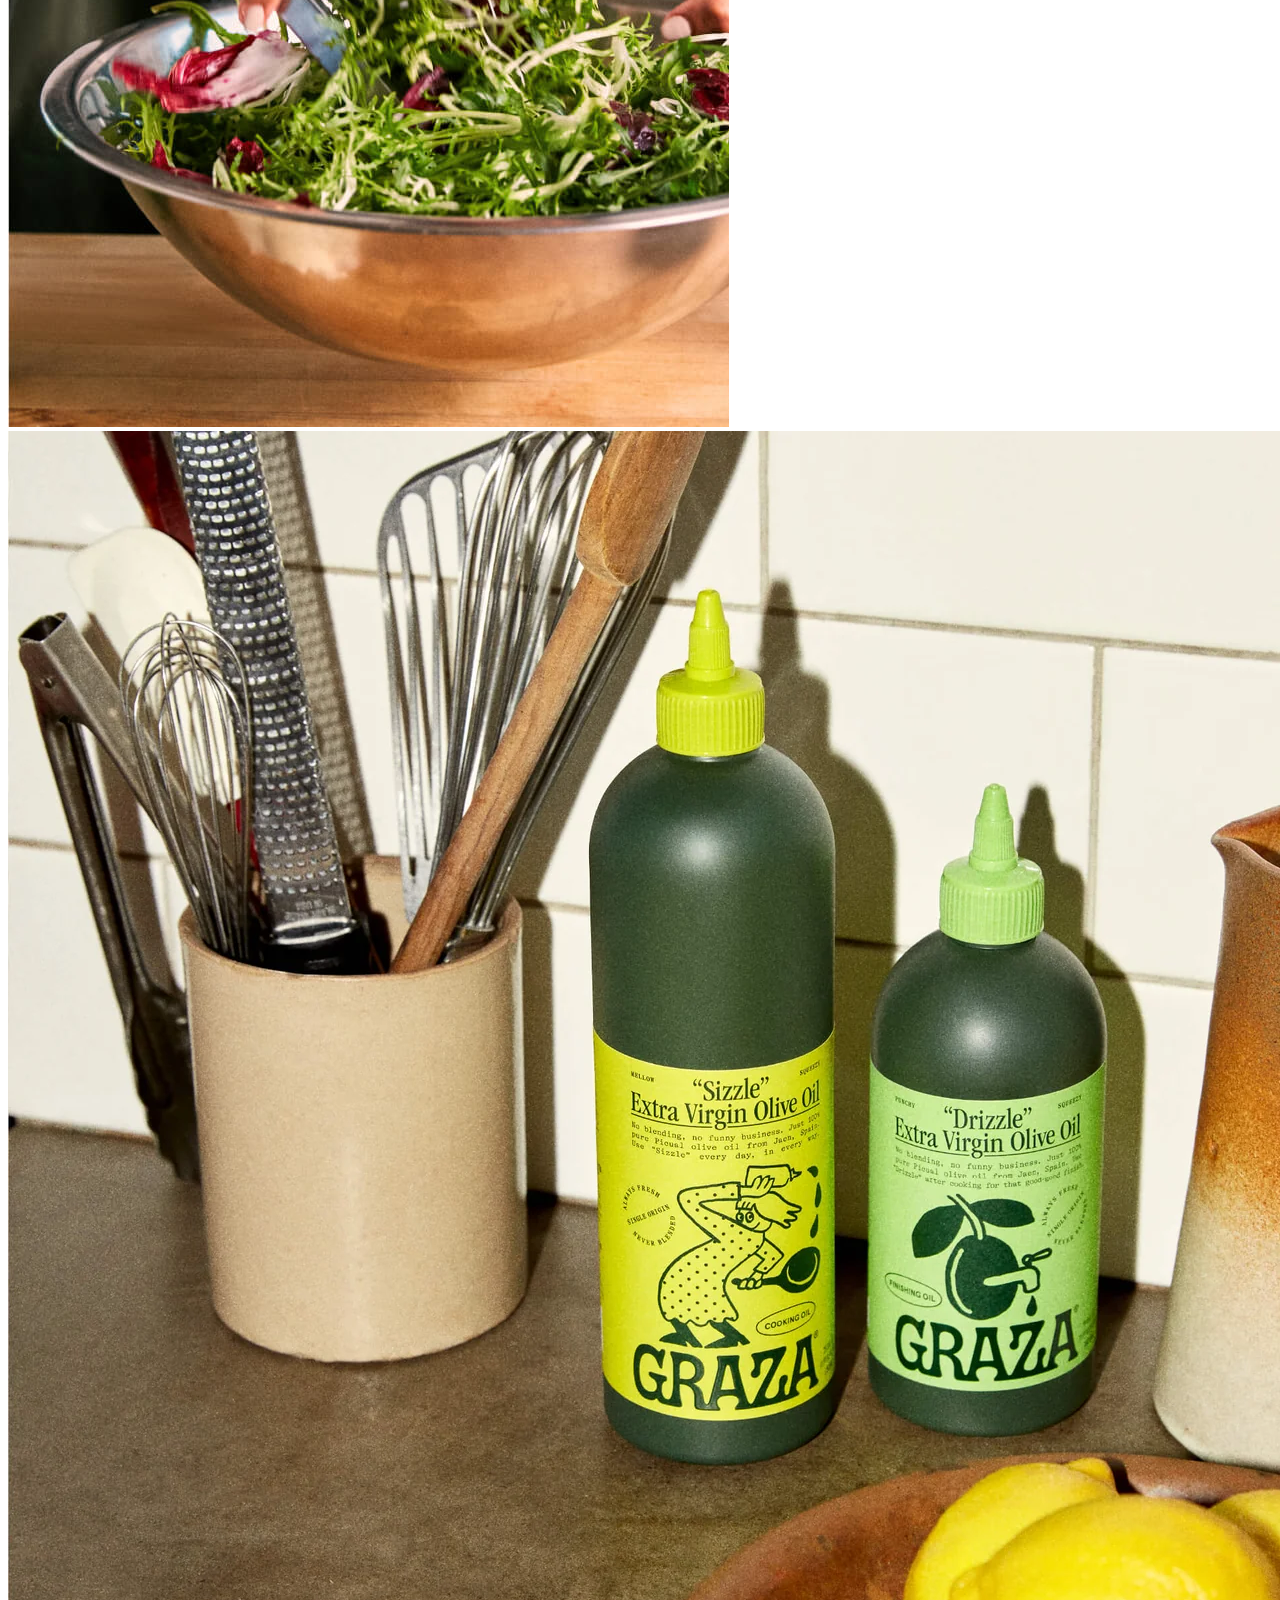
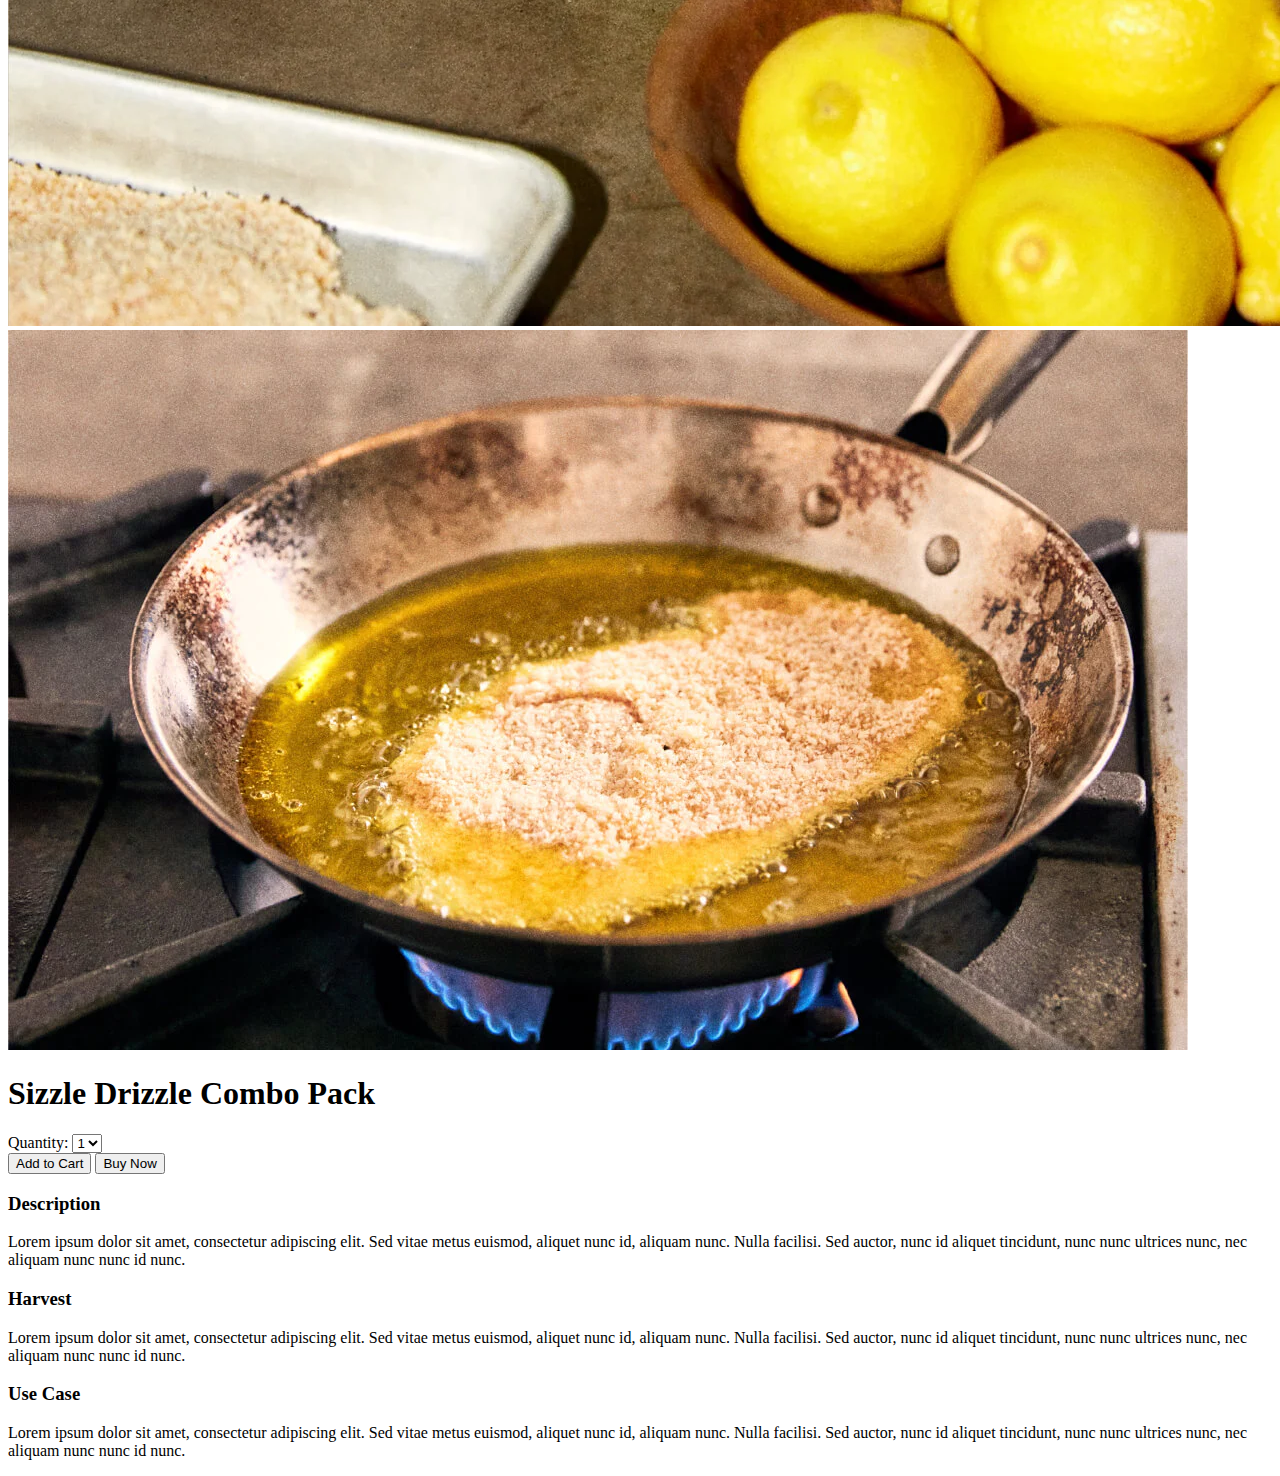
==== commit 3294cbc9: "Update index.html" ====
--- a/index.html
+++ b/index.html
@@ -10,7 +10,12 @@
   <div class="container">
     <div class="left-section">
       <div class="carousel">
-        <!-- Carousel code goes here -->
+        <img src="image1.webp" alt="Image 1">
+        <img src="image2.webp" alt="Image 2">
+        <img src="image3.webp" alt="Image 3">
+        <img src="image4.jpg" alt="Image 4">
+        <img src="image5.webp" alt="Image 5">
+        <img src="image6.webp" alt="Image 6">
       </div>
     </div>
     <div class="right-section">
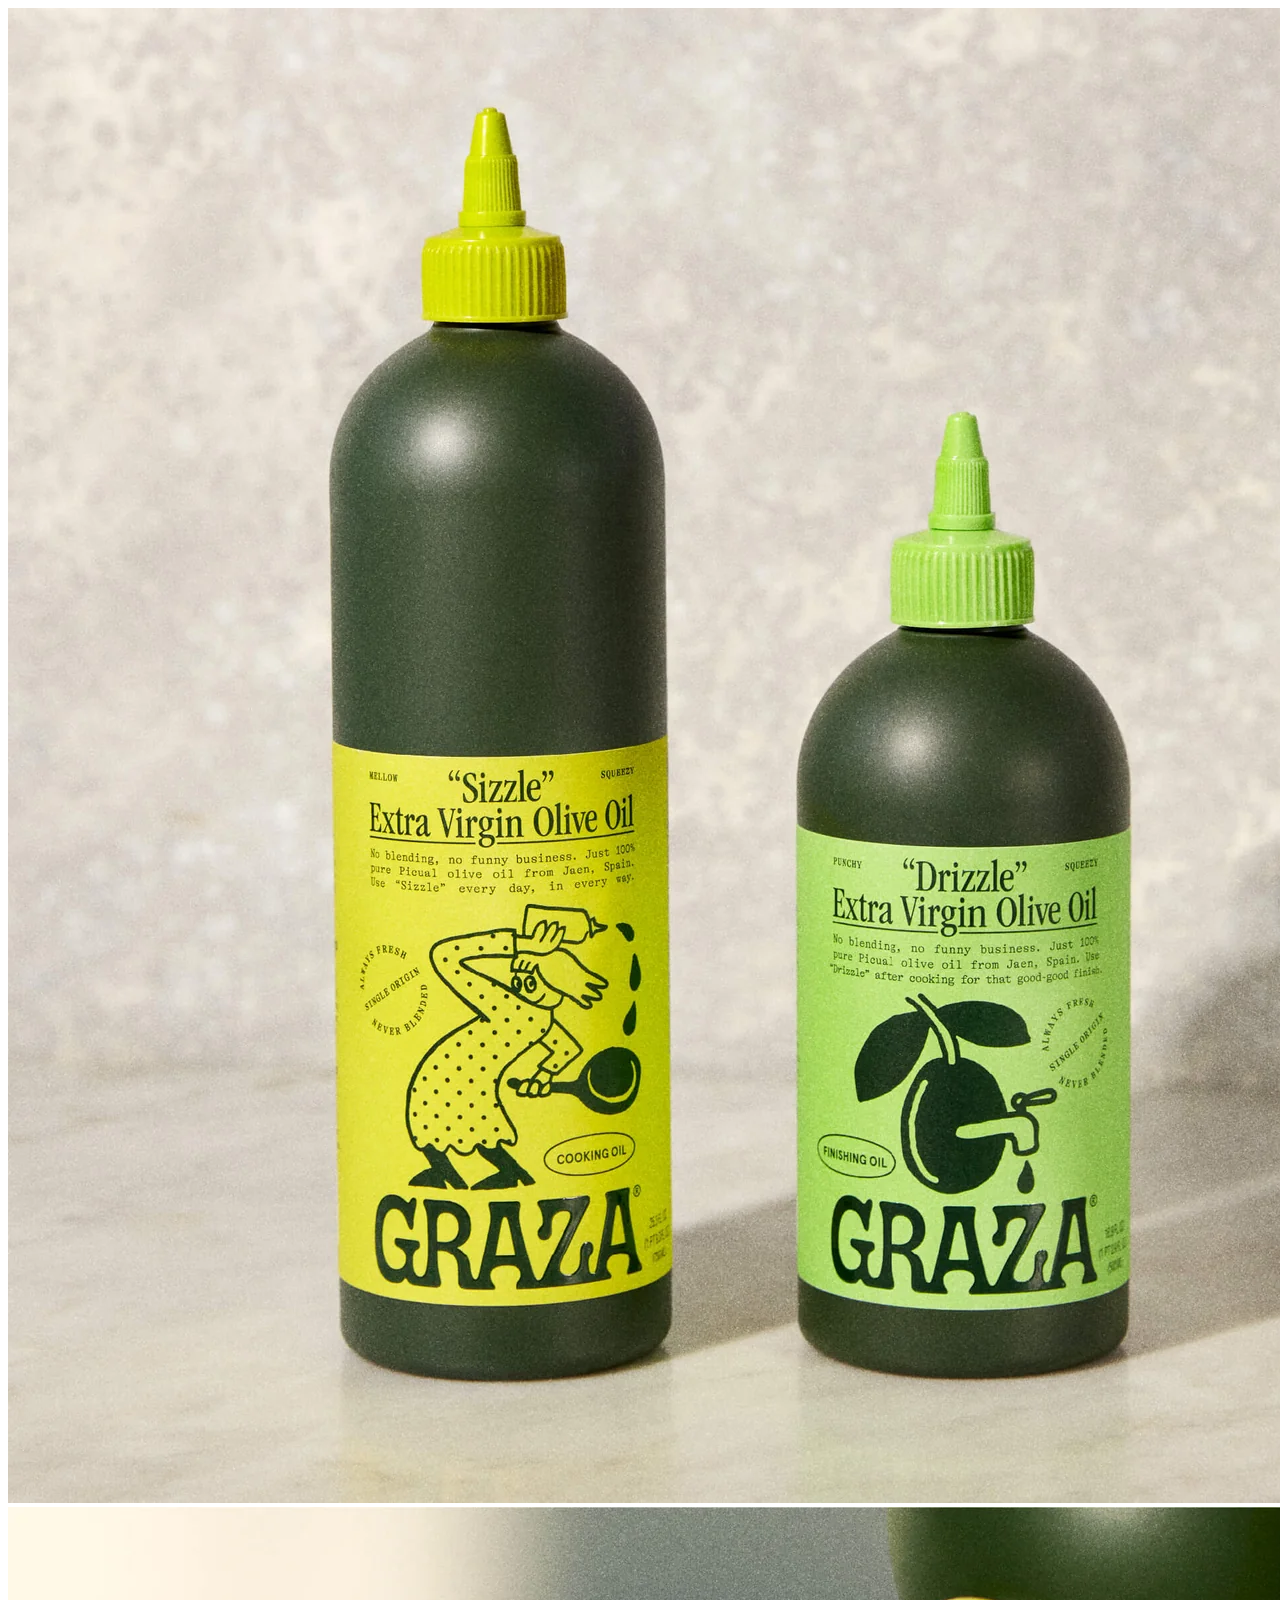
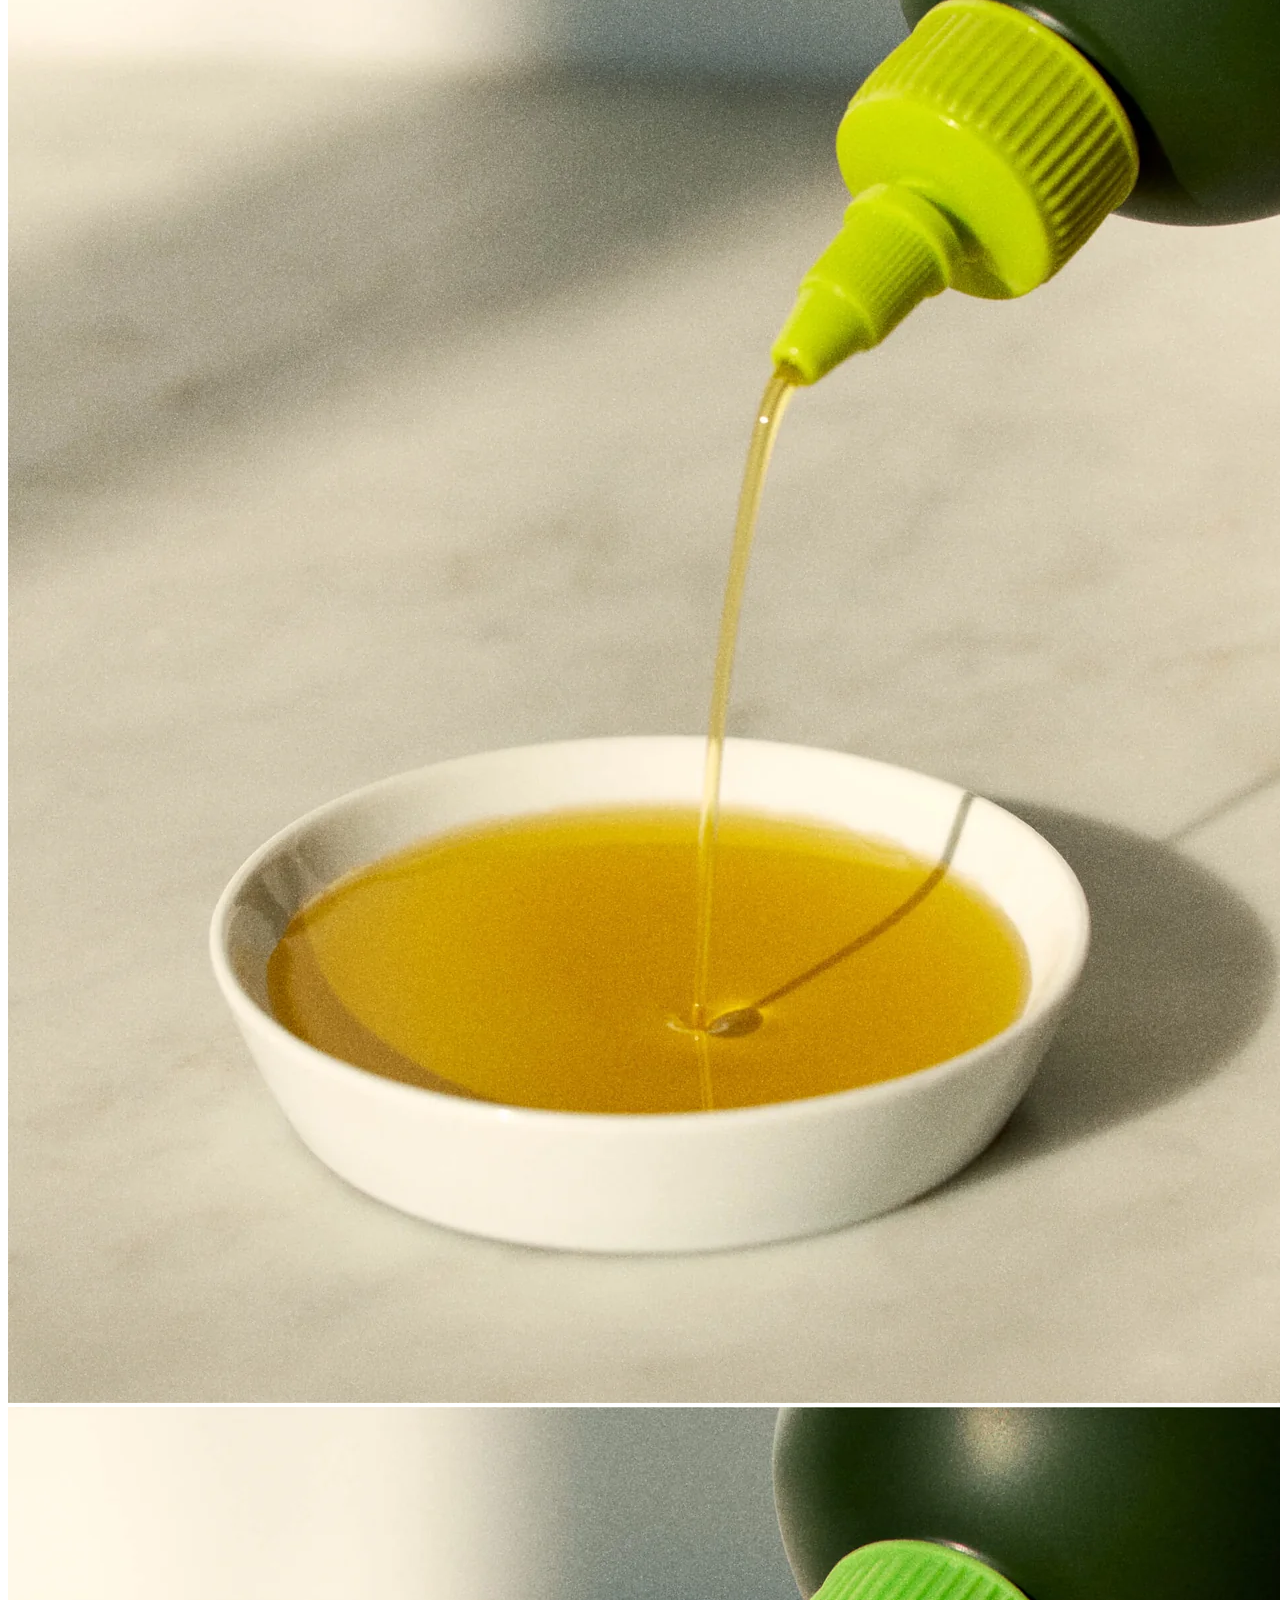
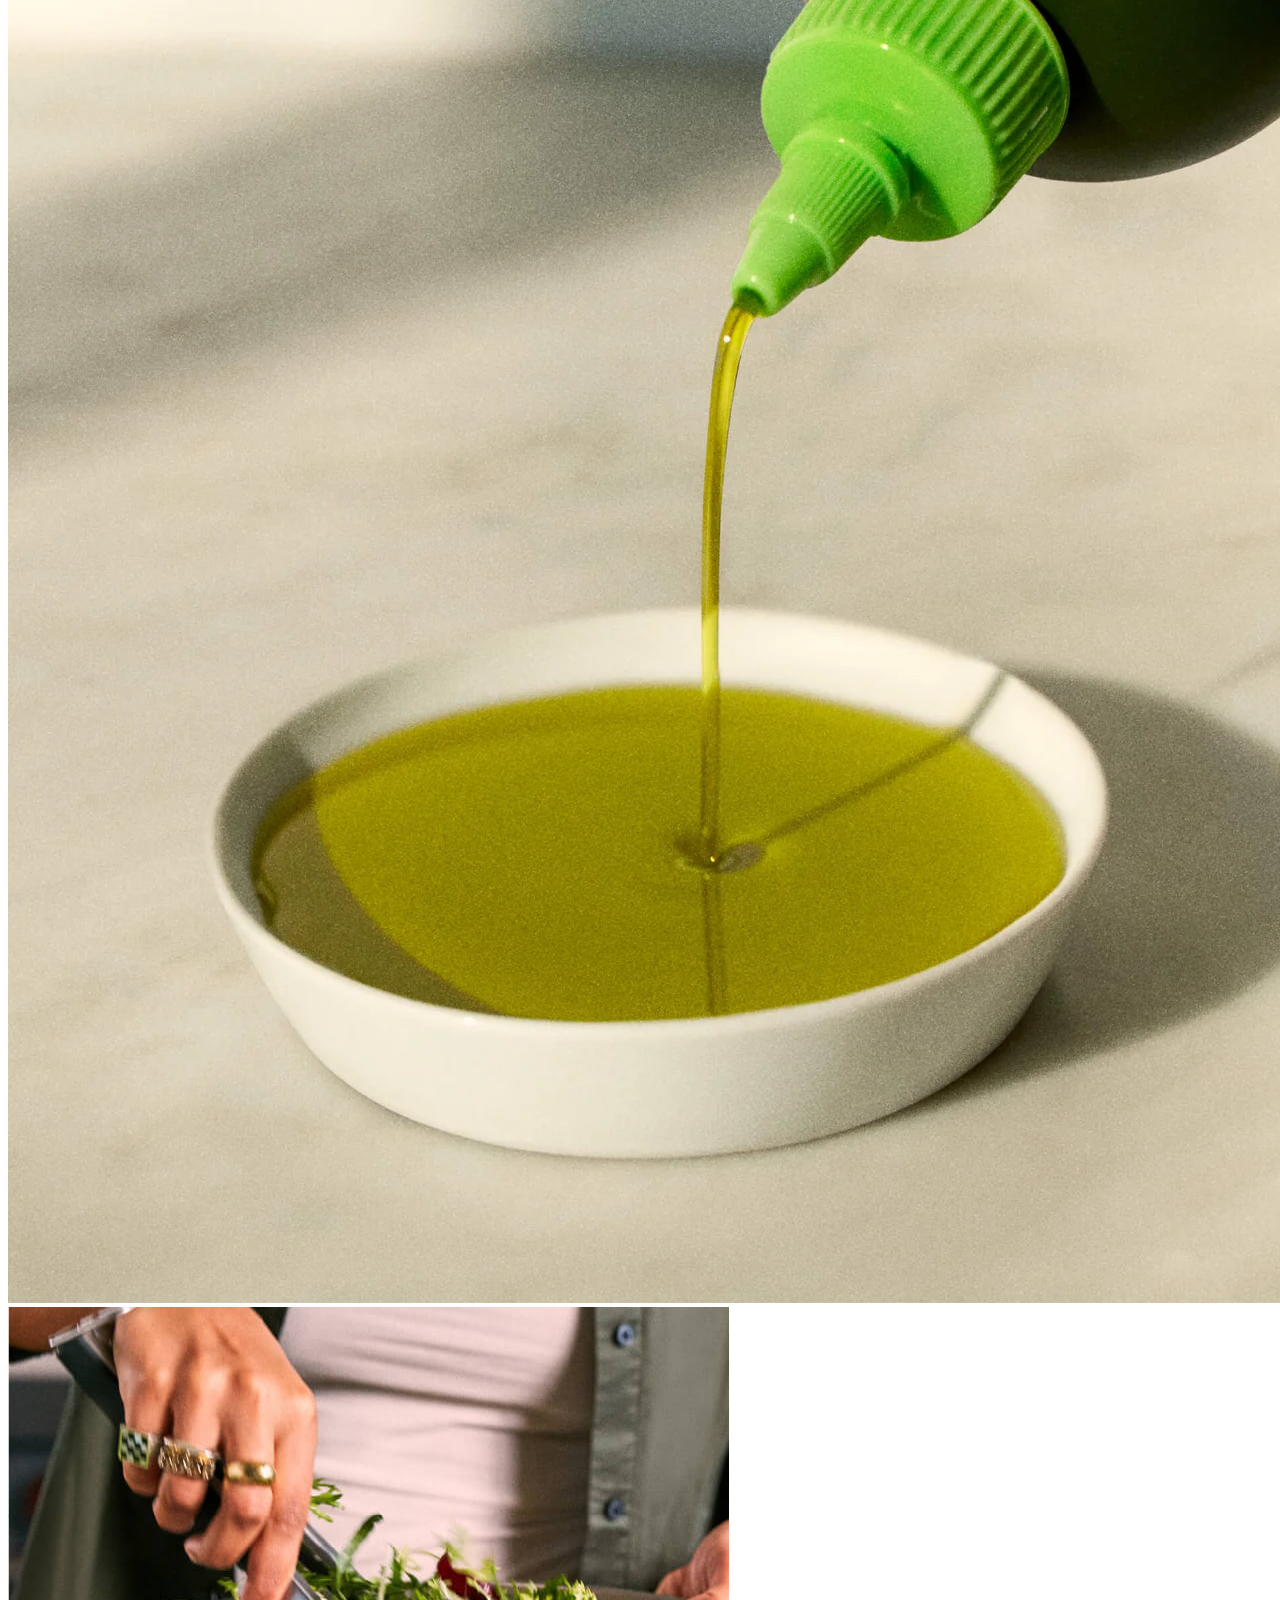
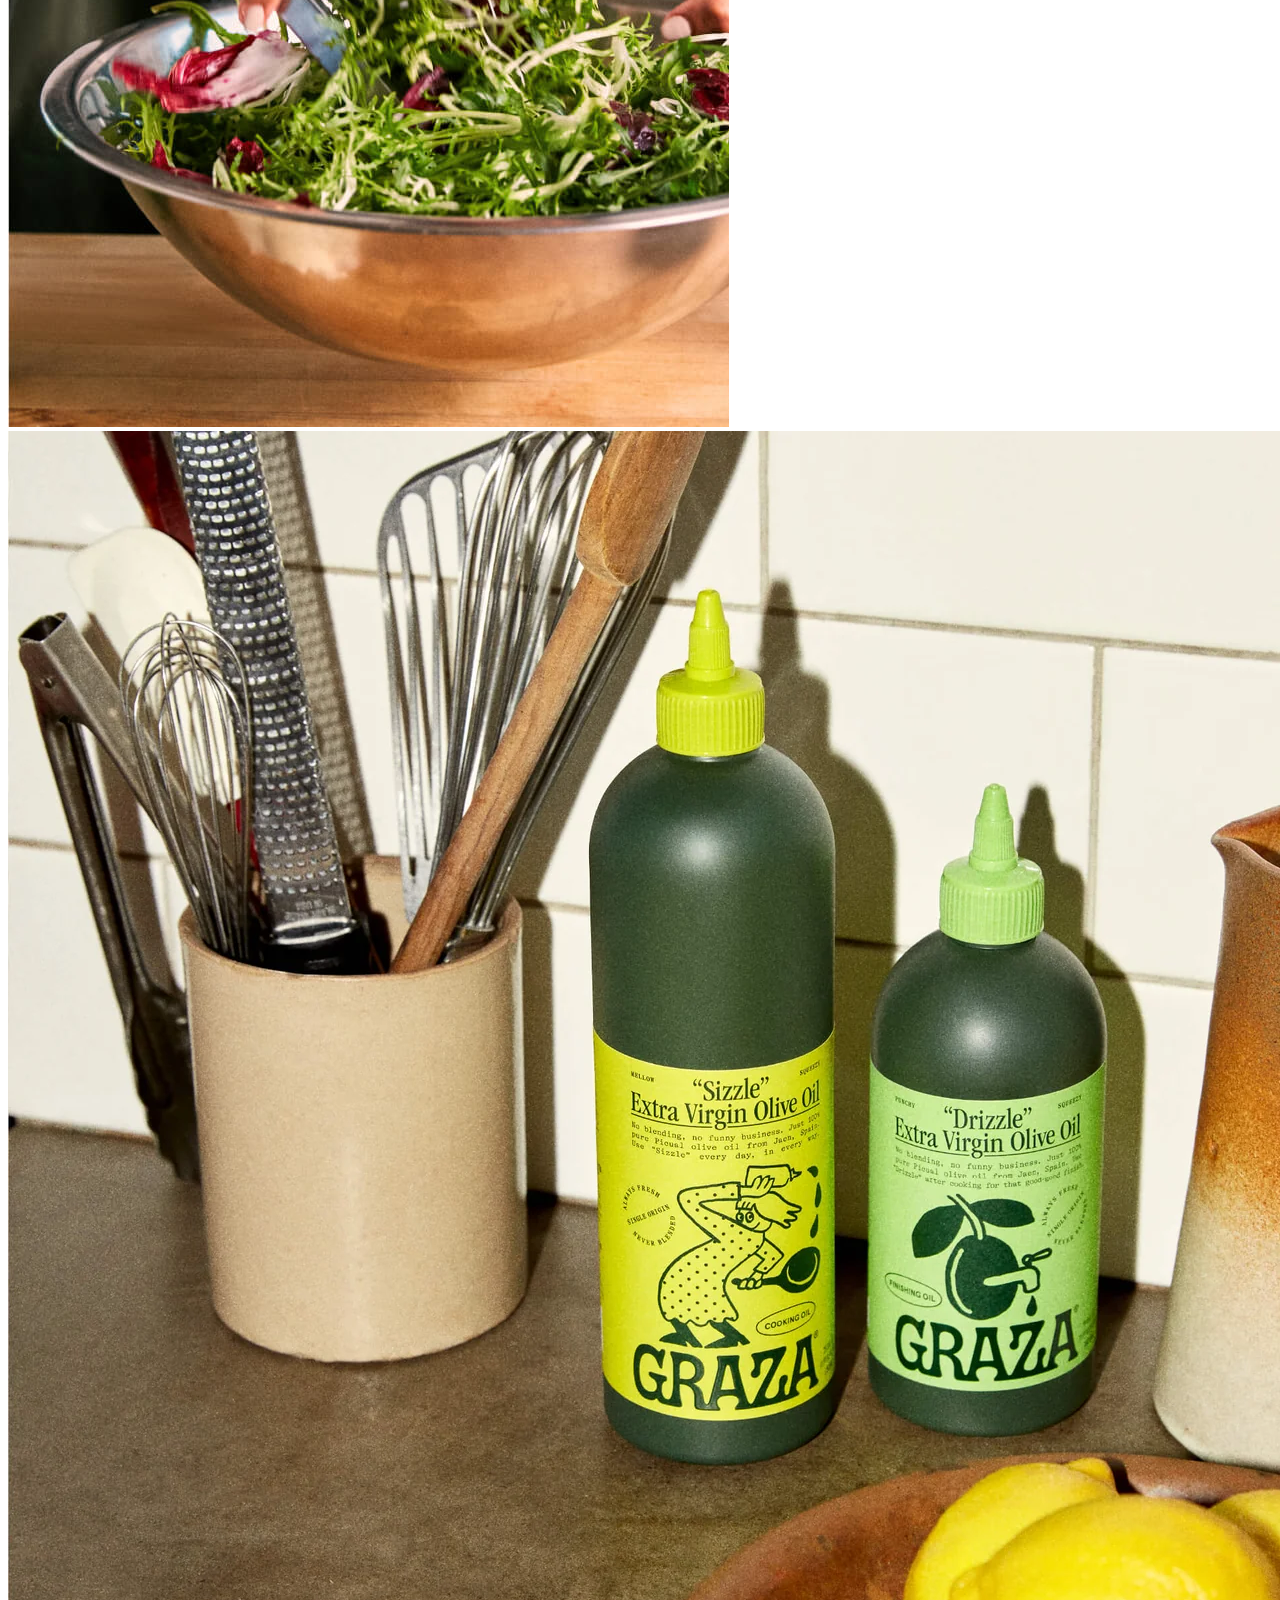
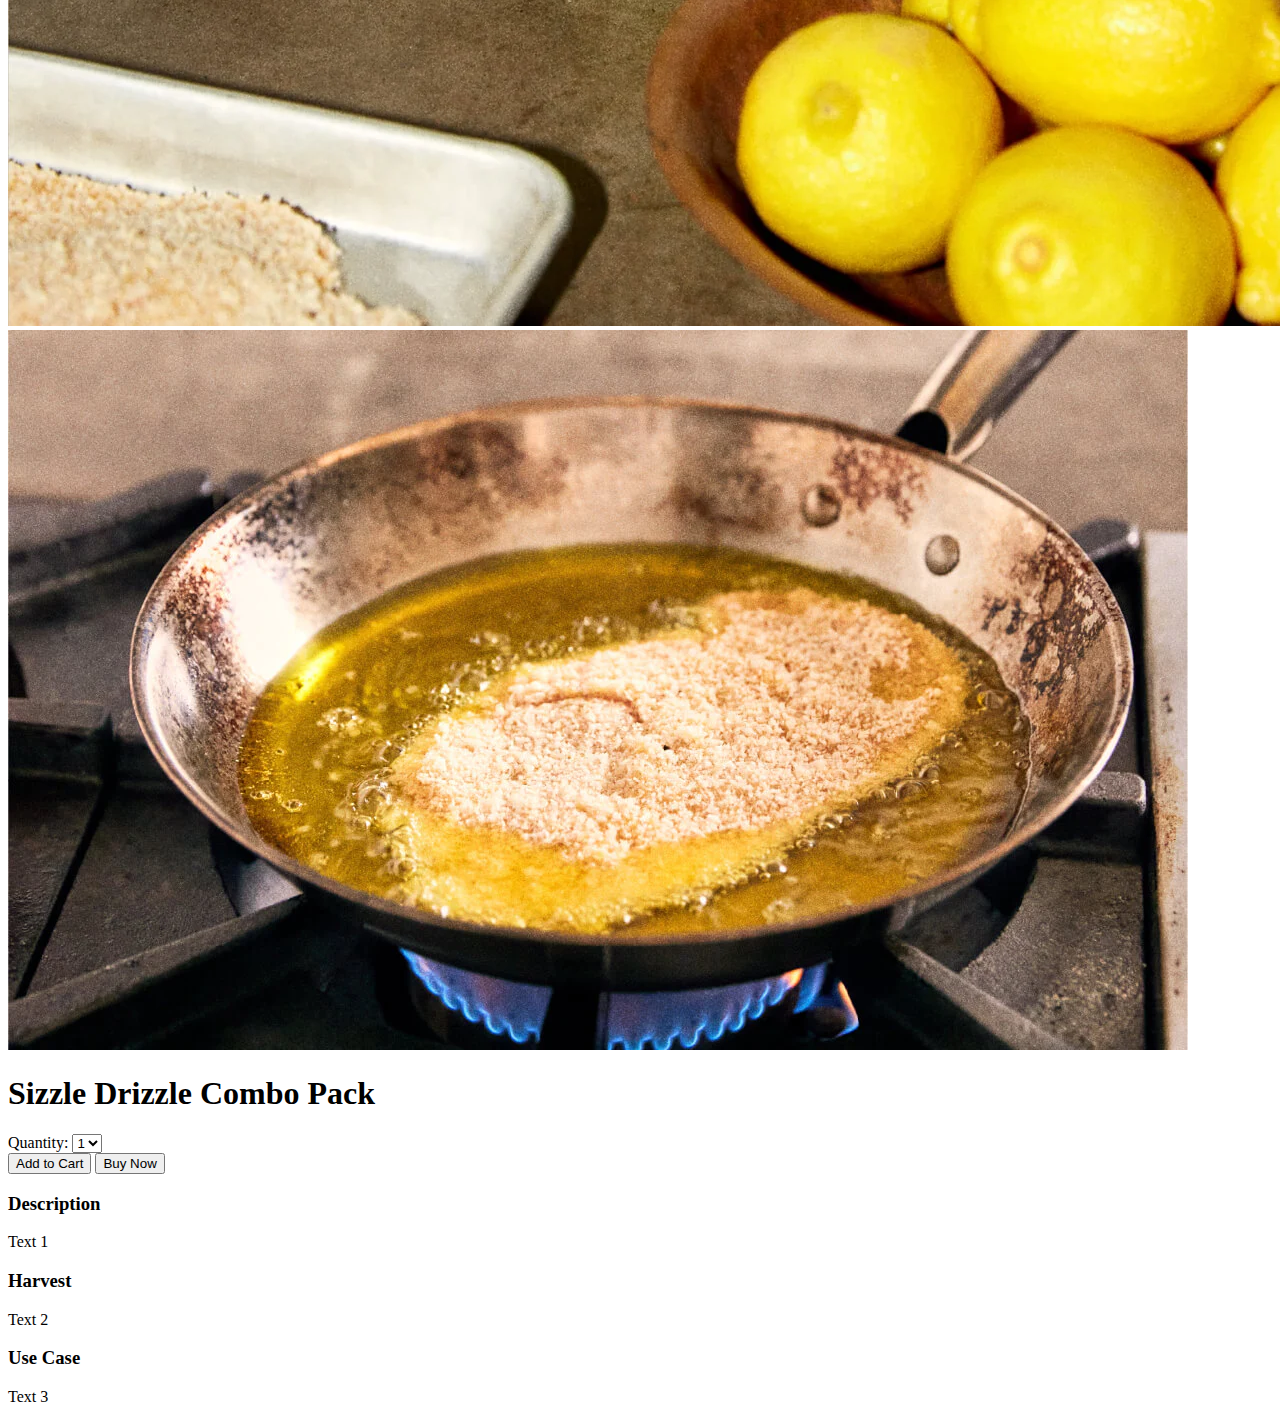
==== commit f5e0f81a: "Update index.html" ====
--- a/index.html
+++ b/index.html
@@ -3,7 +3,7 @@
 <head>
   <meta charset="UTF-8">
   <meta name="viewport" content="width=device-width, initial-scale=1.0">
-  <title>Sizzle Drizzle Combo Pack</title>
+  <title>FourEightSeven</title>
   <link rel="stylesheet" href="styles.css">
 </head>
 <body>
@@ -37,19 +37,19 @@
         <div class="accordion-item">
           <h3 class="accordion-title">Description</h3>
           <div class="accordion-content">
-            <p>Lorem ipsum dolor sit amet, consectetur adipiscing elit. Sed vitae metus euismod, aliquet nunc id, aliquam nunc. Nulla facilisi. Sed auctor, nunc id aliquet tincidunt, nunc nunc ultrices nunc, nec aliquam nunc nunc id nunc.</p>
+            <p>Text 1 </p>
           </div>
         </div>
         <div class="accordion-item">
           <h3 class="accordion-title">Harvest</h3>
           <div class="accordion-content">
-            <p>Lorem ipsum dolor sit amet, consectetur adipiscing elit. Sed vitae metus euismod, aliquet nunc id, aliquam nunc. Nulla facilisi. Sed auctor, nunc id aliquet tincidunt, nunc nunc ultrices nunc, nec aliquam nunc nunc id nunc.</p>
+            <p>Text 2</p>
           </div>
         </div>
         <div class="accordion-item">
           <h3 class="accordion-title">Use Case</h3>
           <div class="accordion-content">
-            <p>Lorem ipsum dolor sit amet, consectetur adipiscing elit. Sed vitae metus euismod, aliquet nunc id, aliquam nunc. Nulla facilisi. Sed auctor, nunc id aliquet tincidunt, nunc nunc ultrices nunc, nec aliquam nunc nunc id nunc.</p>
+            <p>Text 3</p>
           </div>
         </div>
       </div>
